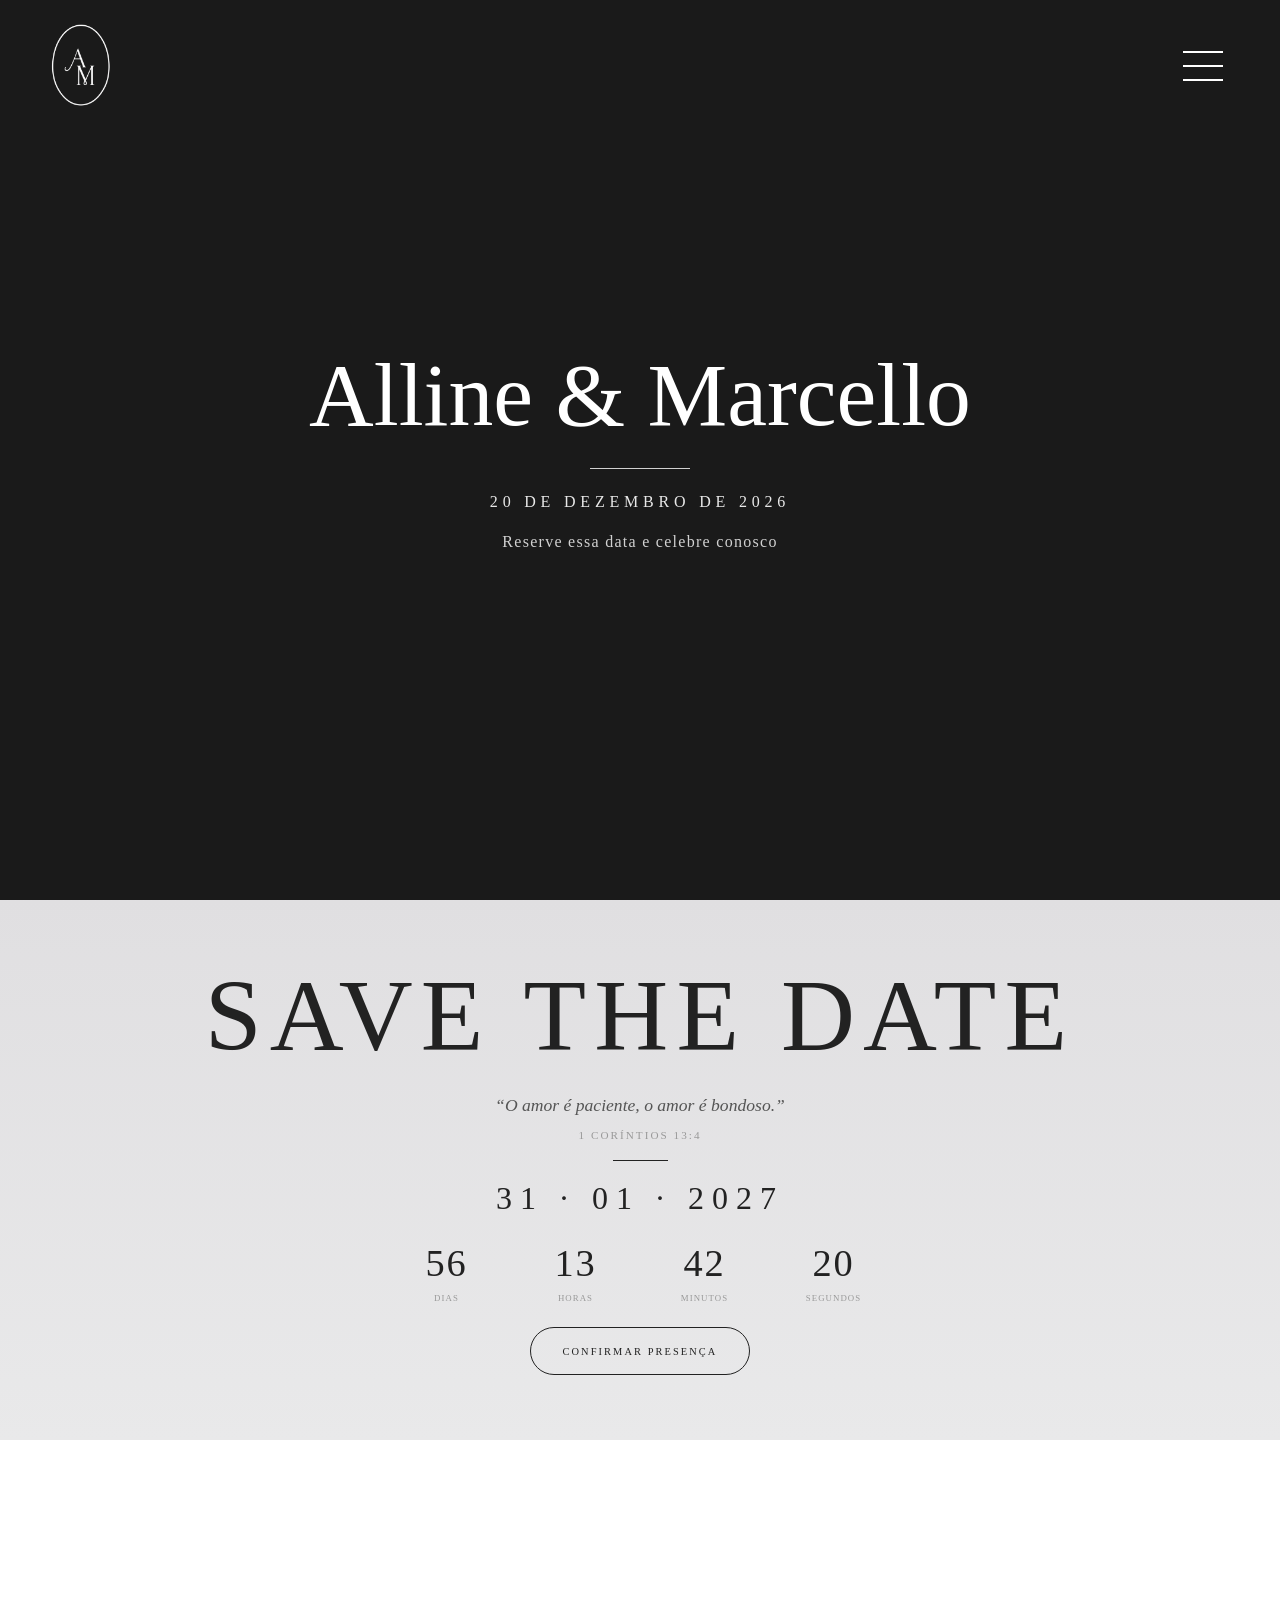
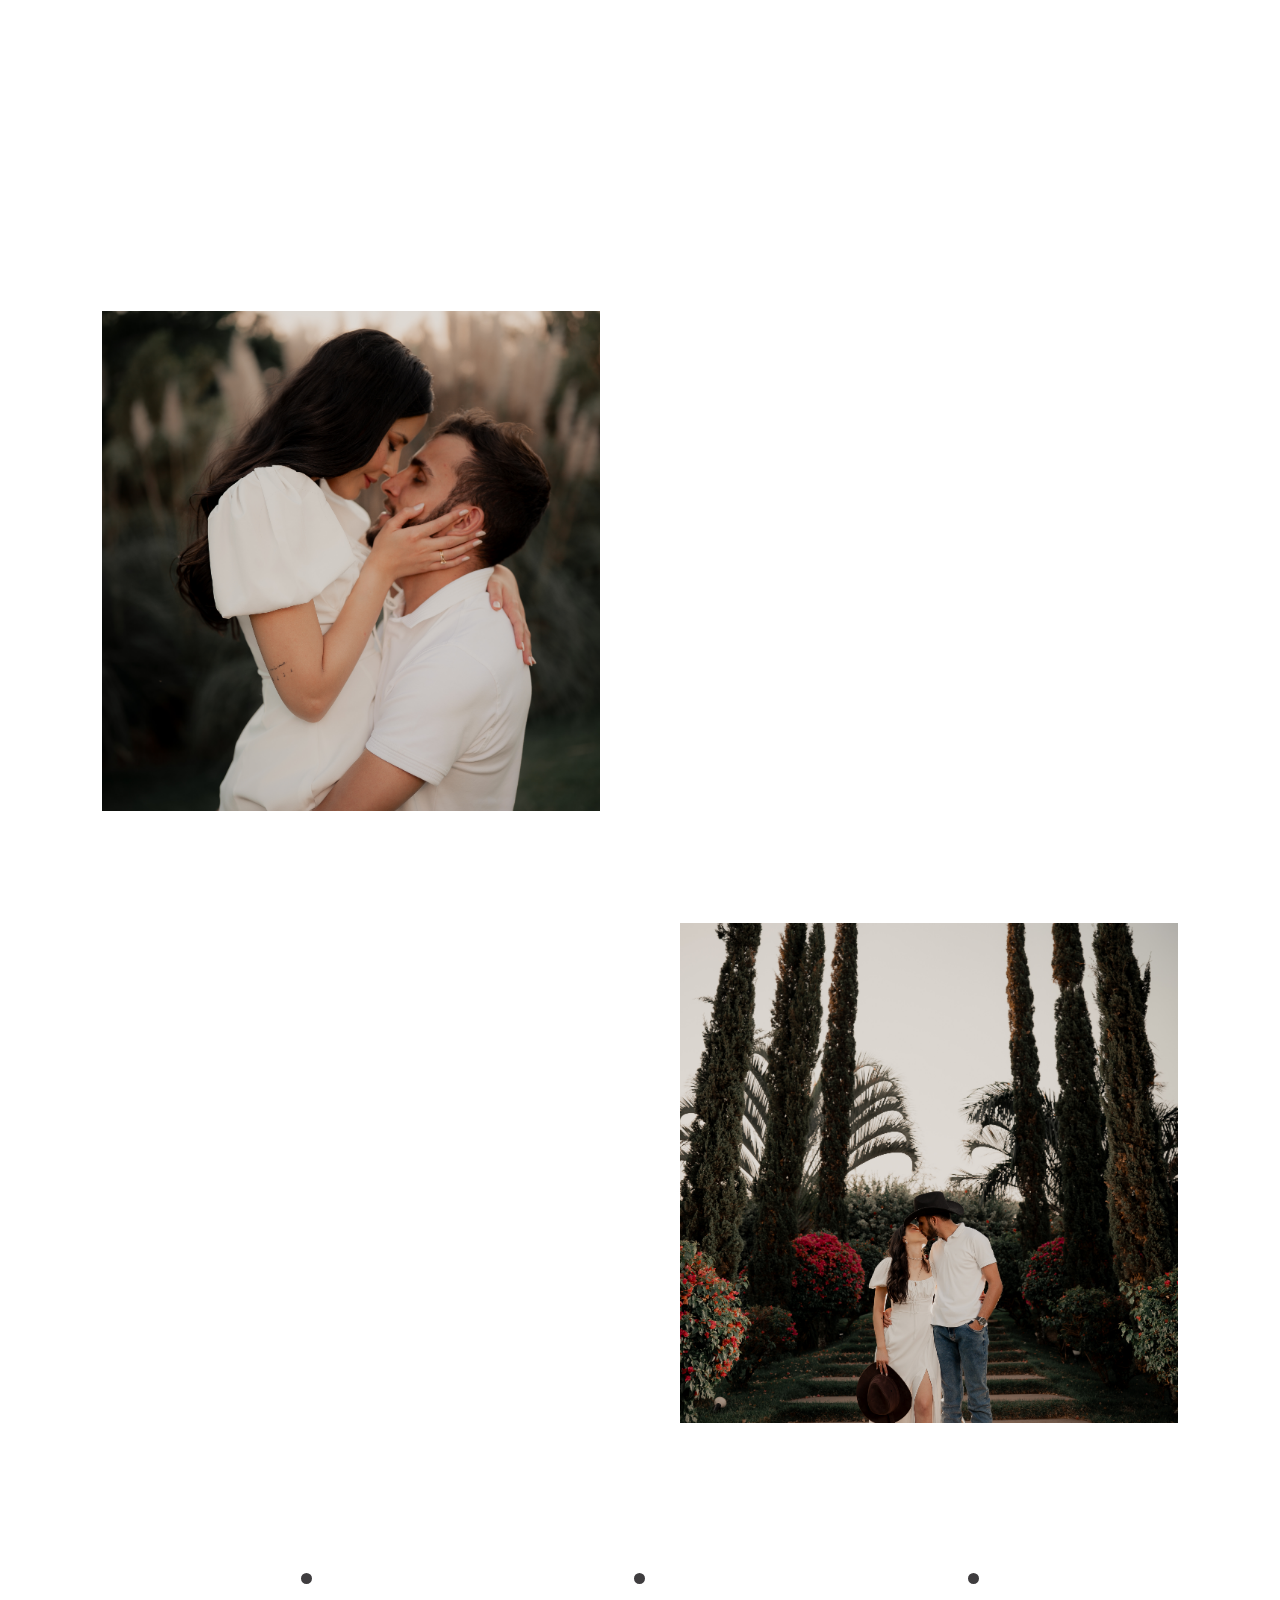
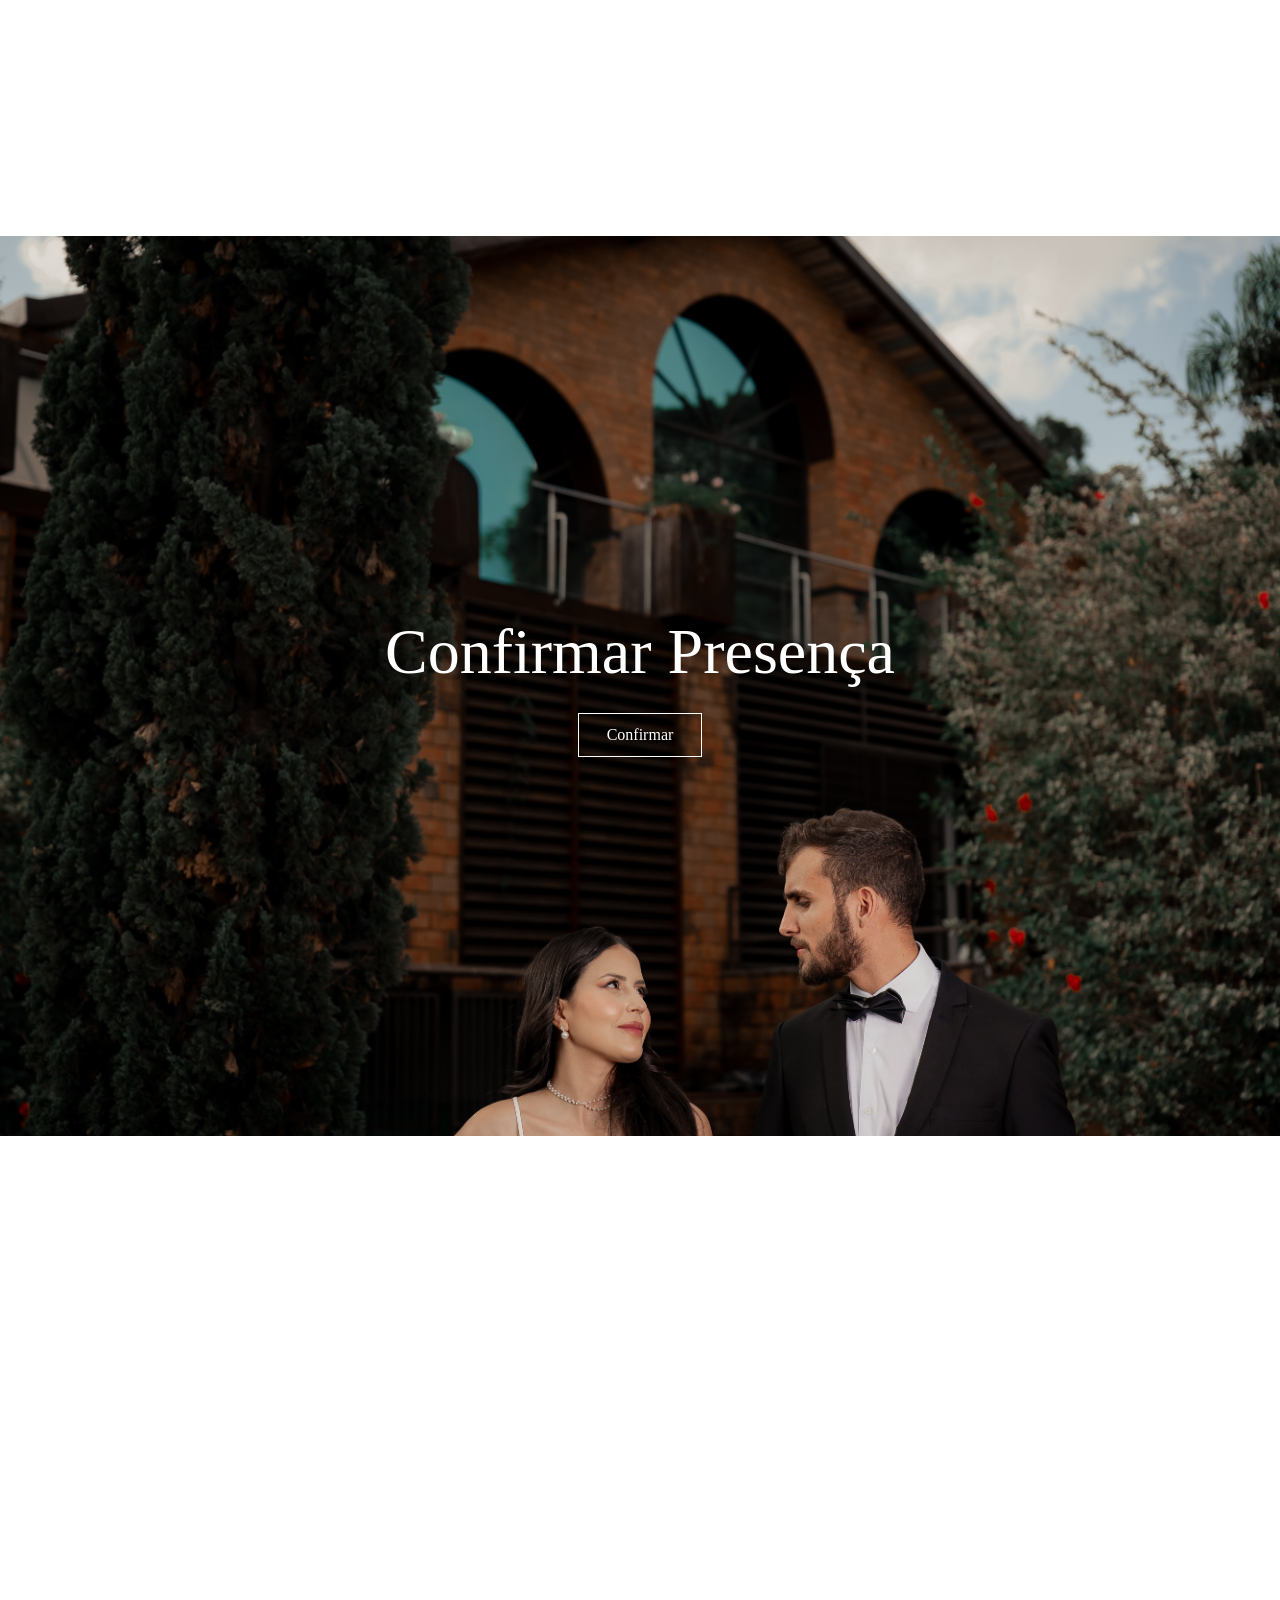
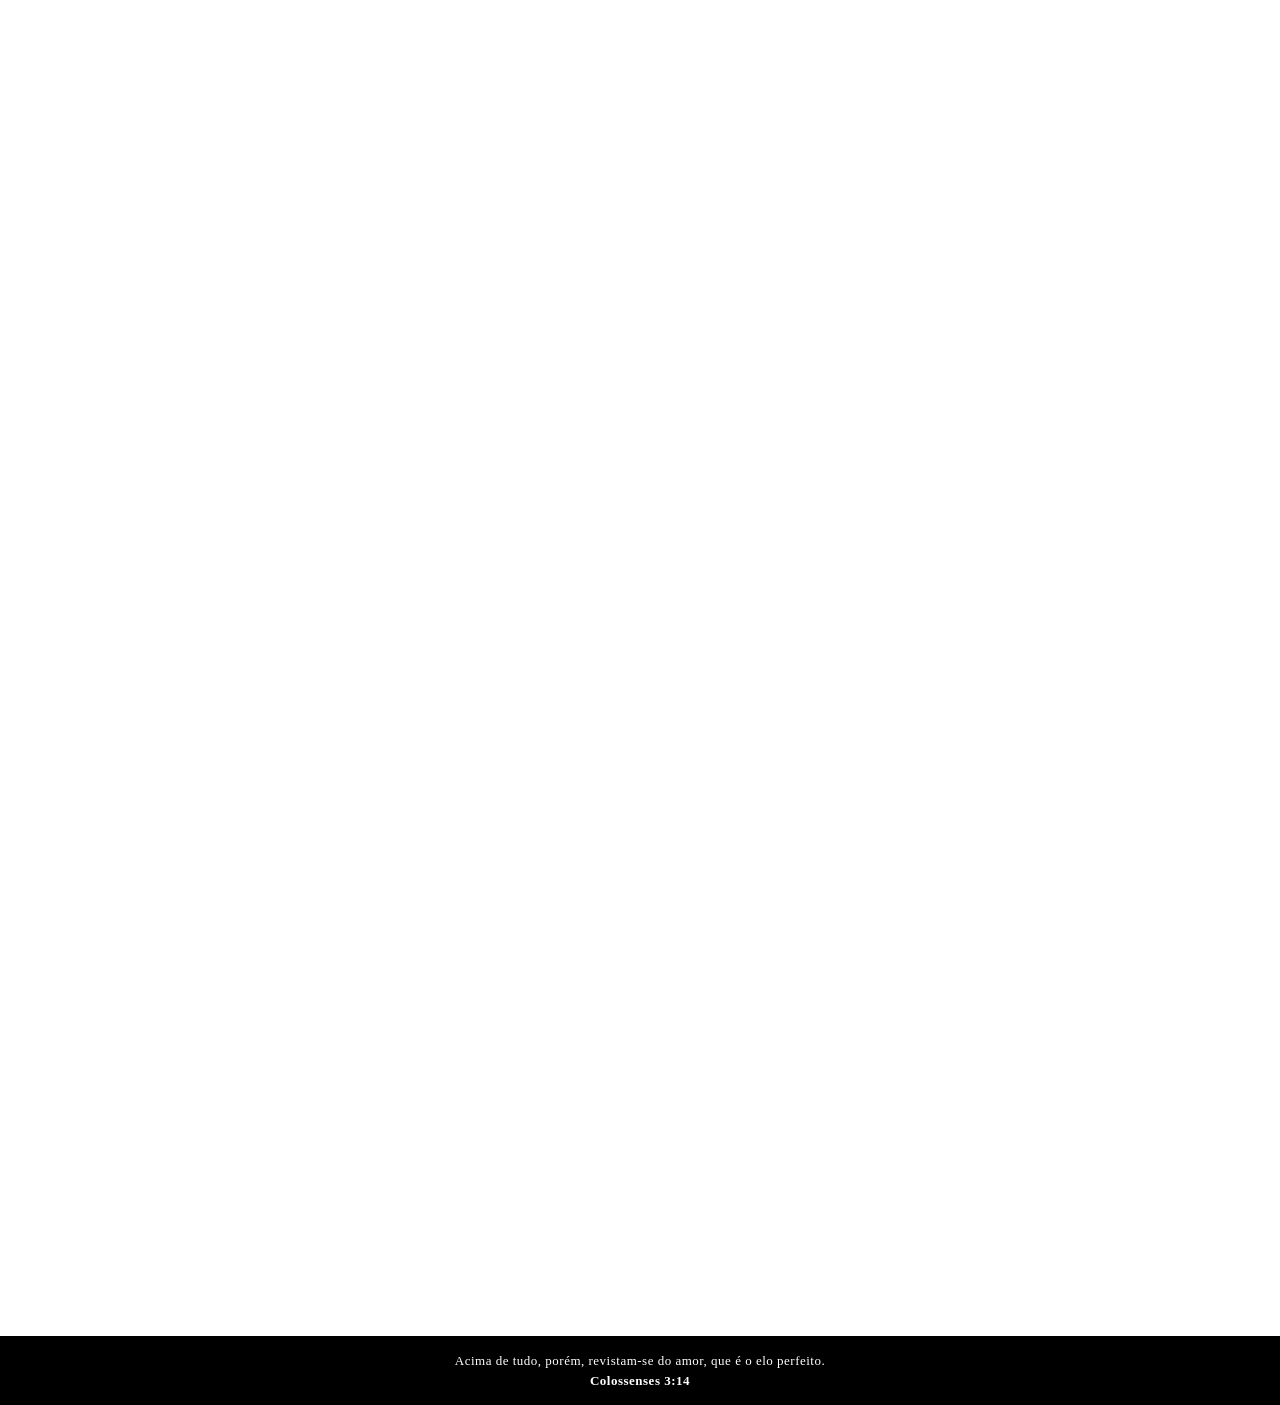
==== index.html @ 97f2c35a "Initial commit: site do casamento com admin, RSVP e PIX. Co-authored-by: Cursor <cursoragent@cursor." ====
<!DOCTYPE html>
<html lang="pt-BR">

<head>
    <meta charset="UTF-8">
    <meta name="viewport" content="width=device-width, initial-scale=1.0">
    <link rel="stylesheet" href="style.css">
    <link rel="preconnect" href="https://fonts.googleapis.com">
    <link rel="preconnect" href="https://fonts.gstatic.com" crossorigin>
    <link href="https://fonts.googleapis.com/css2?family=Monsieur+La+Doulaise&display=swap" rel="stylesheet">
    <title>Alline e Marcello</title>

</head>

<body>

    <div class="background">

        <video class="background-video" autoplay muted loop playsinline preload="auto">
            <source src="img/Alline e Marcelo_VIDEO.mp4" type="video/mp4">
        </video>
    </div>



    <nav class="navbar">
        <div class="navbar-logo"><img src="img/LOGO AM.png" alt="Logo"></div>
        <button class="menu-button" id="menuButton" aria-label="Abrir menu">
            <span></span>
            <span></span>
            <span></span>
        </button>
    </nav>


    <div class="menu-overlay" id="menuOverlay">
        <nav class="menu-sections">
            <a href="index.html">Início</a>
            <a href="confirmação.html">Confirme Presença</a>
            <a href="Instruções.html">Dicas e instruções</a>
            <a href="presentes.html">Presentes</a>
        </nav>
    </div>
    </div>
    <section class="home">
        <div class="home-content">
            <h1>Alline & Marcello</h1>
            <span class="home-line"></span>
            <p>20 DE DEZEMBRO DE 2026</p>
            <span class="home-phrase"> Reserve essa data e celebre conosco </span>
        </div>

    </section>
    <section id="sobre" class="section-sobre">

        <div class="save-date-content">

            <h2>SAVE THE DATE</h2>

            <p class="save-date-verse">
                “O amor é paciente, o amor é bondoso.”
            </p>

            <span class="verse-reference">
                1 Coríntios 13:4
            </span>

            <span class="save-date-line"></span>

            <p class="wedding-date">
                31 · 01 · 2027
            </p>

            <div class="countdown">
                <div class="countdown-item">
                    <span id="days">00</span>
                    <small>DIAS</small>
                </div>

                <div class="countdown-item">
                    <span id="hours">00</span>
                    <small>HORAS</small>
                </div>

                <div class="countdown-item">
                    <span id="minutes">00</span>
                    <small>MINUTOS</small>
                </div>

                <div class="countdown-item">
                    <span id="seconds">00</span>
                    <small>SEGUNDOS</small>
                </div>
            </div>

            <a href="confirmação.html" class="confirm-button">
                CONFIRMAR PRESENÇA
            </a>
        </div>
    </section>
    <section class="tempo-de-deus">


        <div class="tempo-header">
            <h2>O TEMPO DE DEUS</h2>
            <p>
                Tudo acontece no tempo certo, no momento que Deus preparou.
                E hoje podemos olhar para nossa história com gratidão,
                sabendo que cada caminho nos trouxe até aqui.
            </p>
        </div>

        <div class="tempo-bloco">
            <div class="tempo-foto">
                <img src="img/AM 1.jpeg" alt="Alline e Marcello">
            </div>

            <div class="tempo-texto">
                <h3>Onde Tudo Começou</h3>
                <p>
                    Tudo começou em um 1º de janeiro, quando um olhar deu início a uma história que Deus já conhecia.
                    Entre fases, aprendizados e amadurecimento, nosso amor cresceu e se fortaleceu.
                </p>
            </div>
        </div>

        <div class="tempo-bloco invertido">
            <div class="tempo-foto">
                <img src="img/AM 2.jpeg" alt="Alline e Marcello">
            </div>

            <div class="tempo-texto">
                <h3>Um Futuro a Dois</h3>
                <p>
                    Hoje, temos a certeza de que queremos caminhar lado a lado, construir nossa família e viver os
                    sonhos que Deus tem para nós. Assim, damos mais um passo rumo ao tão sonhado “sim”, diante
                    d’Aquele que cruzou nos uniu em amor.
                </p>
            </div>
        </div>



        <div class="timeline">
            <div class="timeline-item">
                <span class="timeline-data">14.02.2024</span>
                <span class="timeline-ponto"></span>
                <h3>O primeiro encontro</h3>
            </div>

            <div class="timeline-item">
                <span class="timeline-data">22.06.2025</span>
                <span class="timeline-ponto"></span>
                <h3>O pedido</h3>
            </div>

            <div class="timeline-item">
                <span class="timeline-data">19.01.2027</span>
                <span class="timeline-ponto"></span>
                <h3>O nosso casamento</h3>
            </div>
        </div>
    </section>

    <section class="horizontal-section">
        <div class="horizontal-sticky">
            <div class="horizontal-track">

                <article class="horizontal-panel panel-1">
                    <div class="panel-content">
                        <h2>Confirmar Presença</h2>
                        <a href="confirmação.html" class="panel-button">Confirmar</a>
                    </div>
                </article>

                <article class="horizontal-panel panel-2">
                    <div class="panel-content">
                        <h2>Dicas e Instruções</h2>
                        <a href="instrucoes.html" class="panel-button">dicas e Instruções</a>
                    </div>
                </article>

                <article class="horizontal-panel panel-3">
                    <div class="panel-content">
                        <h2>Escolha um Presente</h2>
                        <a href="presentes.html" class="panel-button">Ver Presentes</a>
                    </div>
                </article>

            </div>
        </div>
    </section>



    <script>

        const menuButton = document.getElementById("menuButton");
        const menuOverlay = document.getElementById("menuOverlay");

        menuButton.addEventListener("click", () => {

            menuButton.classList.toggle("active");
            menuOverlay.classList.toggle("active");

        });




        const weddingDate = new Date("2027-01-31T16:00:00-03:00").getTime();

        function updateCountdown() {

            const now = new Date().getTime();

            const distance = weddingDate - now;

            if (distance <= 0) {
                document.getElementById("days").textContent = "00";
                document.getElementById("hours").textContent = "00";
                document.getElementById("minutes").textContent = "00";
                document.getElementById("seconds").textContent = "00";

                return;
            }

            const days = Math.floor(
                distance / (1000 * 60 * 60 * 24)
            );

            const hours = Math.floor(
                (distance % (1000 * 60 * 60 * 24)) /
                (1000 * 60 * 60)
            );

            const minutes = Math.floor(
                (distance % (1000 * 60 * 60)) /
                (1000 * 60)
            );

            const seconds = Math.floor(
                (distance % (1000 * 60)) /
                1000
            );

            document.getElementById("days").textContent =
                String(days).padStart(2, "0");

            document.getElementById("hours").textContent =
                String(hours).padStart(2, "0");

            document.getElementById("minutes").textContent =
                String(minutes).padStart(2, "0");

            document.getElementById("seconds").textContent =
                String(seconds).padStart(2, "0");
        }

        updateCountdown();

        setInterval(updateCountdown, 1000);













        const horizontalSection = document.querySelector(".horizontal-section");
        const horizontalTrack = document.querySelector(".horizontal-track");

        function updateHorizontalScroll() {
            const sectionTop =
                horizontalSection.getBoundingClientRect().top + window.scrollY;

            const scrollDistance =
                horizontalSection.offsetHeight - window.innerHeight;

            const progress = Math.max(
                0,
                Math.min(
                    1,
                    (window.scrollY - sectionTop) / scrollDistance
                )
            );

            const horizontalDistance =
                horizontalTrack.scrollWidth - window.innerWidth;

            horizontalTrack.style.transform =
                `translate3d(${-progress * horizontalDistance}px, 0, 0)`;
        }

        window.addEventListener("scroll", updateHorizontalScroll, {
            passive: true
        });

        window.addEventListener("resize", updateHorizontalScroll);

        updateHorizontalScroll();


    </script>
    <footer class="rodape">
        <p>Acima de tudo, porém, revistam-se do amor, que é o elo perfeito. <br> <strong>Colossenses 3:14</strong></p>
    </footer>
</body>


</html>
---- style.css ----
/* ========================================
   RESET
======================================== */

*,
*::before,
*::after {
    box-sizing: border-box;
    margin: 0;
    padding: 0;
}

html,
body {
    width: 100%;
    min-height: 100%;
}

body {
    min-height: 100vh;
    overflow-x: hidden;
    overflow-y: auto;
}


.background {
    position: fixed;
    inset: 0;
    width: 100%;
    height: 100%;
    z-index: -1;
    overflow: hidden;
    background: #1a1a1a;
}

.background-video {
    position: absolute;
    inset: 0;
    width: 100%;
    height: 100%;
    object-fit: cover;
    object-position: center center;
    display: block;
}
























.navbar {
    position: fixed;
    top: 0;
    left: 0;
    width: 100%;

    padding: clamp(1rem, 2vw, 1.5rem) clamp(1.25rem, 4vw, 4rem);

    display: flex;
    align-items: center;
    justify-content: space-between;

    z-index: 2000;

    background: transparent;
}

.navbar-logo {
    --logo-size: 180px;
    width: clamp(100px,
            12vw,
            var(--logo-size));
    display: flex;
    align-items: center;
    justify-content: flex-start;
    flex-shrink: 0;
    transform: translate(0px, 0px);
}

.navbar-logo img {
    width: 60px;
    height: auto;
    display: block;
    object-fit: contain;
}

/* ========================================
   BOTÃO HAMBURGER
======================================== */

.menu-button {
    width: clamp(42px, 4vw, 52px);
    height: clamp(42px, 4vw, 52px);
    padding: 0;
    display: flex;
    flex-direction: column;
    justify-content: center;
    align-items: center;
    gap: 12px;
    border: none;
    background: transparent;
    cursor: pointer;
    z-index: 30000;
}


.menu-button span {
    display: block;
    width: 40px;
    height: 2px;
    background: #fff;
    transition:
        transform 0.3s ease,
        opacity 0.3s ease;
}


/* ========================================
   MENU OVERLAY
======================================== */

.menu-overlay {
    position: fixed;

    inset: 0;

    width: 100%;
    height: 100dvh;

    display: flex;
    align-items: center;
    justify-content: center;

    background: rgba(0, 0, 0, 0.35);

    backdrop-filter: blur(18px);
    -webkit-backdrop-filter: blur(18px);

    opacity: 0;
    visibility: hidden;

    pointer-events: none;

    transition:
        opacity 0.35s ease,
        visibility 0.35s ease;

    z-index: 900;
}


/* ========================================
   MENU ABERTO
======================================== */

.menu-overlay.active {
    opacity: 1;
    visibility: visible;

    pointer-events: auto;
}


/* ========================================
   SEÇÕES
======================================== */

.menu-sections {
    display: flex;
    flex-direction: column;
    align-items: center;
    justify-content: center;
    gap: 1.5rem;
    text-align: center;
}

.menu-sections a {
    font-family: 'Cormorant Garamond', serif;
    font-size: 1rem;
    font-weight: 300;
    letter-spacing: 0.06em;
    line-height: 1.3;
    color: #fff;
    text-decoration: none;
    opacity: 1;
    transform: none;
    transition: none;
}

.menu-sections a:hover {
    font-family: 'Monsieur La Doulaise', cursive;
    transition: none;
    transform: none;
    opacity: 1;
}

@media (max-width: 600px) {
    .menu-sections {
        gap: 1.2rem;
    }

    .menu-sections a {
        font-size: 1.2rem;
    }
}

/* ========================================
   HAMBURGER → X
======================================== */

.menu-button.active span:nth-child(1) {
    transform: translateY(5px) rotate(45deg);
}

.menu-button.active span:nth-child(2) {
    opacity: 0;
}

.menu-button.active span:nth-child(3) {
    transform: translateY(-22px) rotate(-45deg);
}


/* ========================================
   MOBILE
======================================== */

@media (max-width: 600px) {

    .navbar {
        padding:
            1rem 1.25rem;
    }

.menu-sections a {
    font-size: clamp(1.9rem, 8vw, 1.9rem);
}
}




























.home {
    position: relative;
    width: 100%;
    min-height: 100svh;
    min-height: 100dvh;
    display: flex;
    align-items: center;
    justify-content: center;
    padding: 2rem;
}

.home-content {
    display: flex;
    flex-direction: column;
    align-items: center;
    text-align: center;
    color: #fff;
}

.home-content h1 {
    margin: 0;
    font-size: clamp(2.5rem, 7vw, 6rem);
    font-weight: 400;
    line-height: 1.1;
}

.home-line {
    width: clamp(50px, 8vw, 100px);
    height: 1px;
    margin: clamp(1rem, 2vw, 1.5rem) 0;
    background: rgba(255, 255, 255, 0.8);
}

.home-content p {
    margin: 0;
    font-size: clamp(0.75rem, 1.5vw, 1rem);
    font-weight: 400;
    letter-spacing: clamp(0.15em, 0.5vw, 0.3em);
    color: rgba(255, 255, 255, 0.9);
}


.home-phrase {
    margin-top: clamp(0.8rem, 1.5vw, 1.2rem);
    font-size: clamp(0.8rem, 1.5vw, 1rem);
    font-weight: 300;
    line-height: 1.5;
    letter-spacing: 0.08em;
    color: rgba(255, 255, 255, 0.8);
    text-align: center;
}









































































.section-sobre {
    width: 100%;
    height: auto;
    min-height: 60dvh;
    background: linear-gradient(to bottom,
            #e0dfe1 0%,
            #e9e9ea 100%);
    position: relative;
    display: flex;
    align-items: center;
    justify-content: center;
    padding: 3rem 2rem;
}

.save-date-content {
    width: 100%;
    max-width: 900px;
    display: flex;
    flex-direction: column;
    align-items: center;
    text-align: center;
    color: #222;
    gap: 0;
}



.save-date-content h2 {
    margin: 0;
    font-size: clamp(3rem, 8vw, 7rem);
    font-weight: 300;
    letter-spacing: 0.08em;
    line-height: 1;
    color: #222;
}



.save-date-verse {
    margin-top: 1.5rem;
    margin-bottom: 0.5rem;
    max-width: 500px;
    font-family: Georgia, serif;
    font-size: clamp(0.9rem, 1.5vw, 1.1rem);
    font-weight: 400;
    font-style: italic;
    line-height: 1.7;
    color: #555;
}

.verse-reference {
    font-size: 0.7rem;
    letter-spacing: 0.18em;
    text-transform: uppercase;
    color: #999;
}


/* LINHA */

.save-date-line {
    width: 55px;
    height: 1px;
    margin: 2.2rem 0;
    background: #222;
    margin: 1.2rem 0;
}


/* DATA */

.wedding-date {
    margin: 0;
    font-size: clamp(1.3rem, 2.5vw, 2rem);
    font-weight: 400;
    letter-spacing: 0.25em;
}



/* CONTAGEM */

.countdown {
    display: flex;
    align-items: center;
    justify-content: center;
    gap: clamp(1.5rem, 5vw, 4rem);
    margin-top: 1.5rem;
}

.countdown-item {
    display: flex;
    flex-direction: column;
    align-items: center;
    min-width: 65px;
}

.countdown-item span {
    font-size: clamp(1.7rem, 3vw, 2.5rem);
    font-weight: 300;
    letter-spacing: 0.05em;
}

.countdown-item small {
    margin-top: 0.5rem;
    font-size: 0.55rem;
    letter-spacing: 0.12em;
    color: #999;
}


/* BOTÃO */

.confirm-button {
    display: inline-flex;
    align-items: center;
    justify-content: center;
    margin-top: 1.5rem;
    border-radius: 30px;
    min-width: 210px;
    height: 48px;
    padding: 0 2rem;
    border: 1px solid #222;
    color: #222;
    text-decoration: none;
    font-size: 0.65rem;
    letter-spacing: 0.2em;
    transition:
        background 0.3s ease,
        color 0.3s ease;
}

.confirm-button:hover {
    background: #222;
    color: #fff;
}


/* MOBILE */

@media (max-width: 600px) {

    .section-sobre {
        min-height: 60dvh;
        height: auto;
        padding: 3rem 1.25rem;
        display: flex;
        align-items: center;
        justify-content: center;
    }

    .save-date-content h2 {
        font-size: clamp(2rem, 9vw, 3rem);
        line-height: 1.1;
    }

    .save-date-verse {
        margin-top: 1.25rem;
        font-size: 0.85rem;
        line-height: 1.5;
    }

    .save-date-line {
        margin: 1rem 0;
    }

    .wedding-date {
        font-size: clamp(1rem, 4vw, 1.4rem);
        letter-spacing: 0.15em;
    }

    .countdown {
        gap: clamp(0.5rem, 3vw, 1rem);
        margin-top: 1.5rem;
    }

    .countdown-item {
        min-width: 0;
        flex: 1;
    }

    .countdown-item span {
        font-size: clamp(1.2rem, 5vw, 1.5rem);
    }

    .countdown-item small {
        font-size: 0.45rem;
    }

    .confirm-button {
        min-width: 0;
        max-width: 100%;
        margin-top: 1.5rem;
        padding: 0 1.25rem;
        font-size: 0.6rem;
    }
}




































.tempo-de-deus {
    position: relative;
    z-index: 1;
    isolation: isolate;
    width: 100%;
    padding: 0.15rem 8% 8rem;
    color: #fff;
    background: rgba(255, 255, 255, 0.05);
    backdrop-filter: blur(10px);
    -webkit-backdrop-filter: blur(10px);
}


.tempo-header {
    max-width: 750px;
    margin: 0 auto 6rem;
    text-align: center;
    margin-top: 7rem;
}


.tempo-header h2 {
    font-family: 'Cormorant Garamond', serif;
    font-size: clamp(3rem, 6vw, 5rem);
    font-weight: 400;
    letter-spacing: 0.08em;
    margin: 0 0 1.5rem;
}

.tempo-header p {
    font-family: 'Montserrat', sans-serif;
    font-size: 1rem;
    line-height: 1.9;
    font-weight: 300;
    margin: 0;
}

.tempo-bloco {
    max-width: 1100px;
    margin: 0 auto 7rem;
    display: grid;
    grid-template-columns: 1fr 1fr;
    align-items: center;
    gap: 5rem;
}

.tempo-bloco.invertido {
    grid-template-areas: "texto foto";
}

.tempo-bloco.invertido .tempo-foto {
    grid-area: foto;
}

.tempo-bloco.invertido .tempo-texto {
    grid-area: texto;
}

.tempo-foto {
    width: 100%;
}

.tempo-foto img {
    display: block;
    width: 100%;
    height: 500px;
    object-fit: cover;
}

.tempo-texto {
    padding: 2rem;
}

.tempo-texto h3 {
    font-family: 'Cormorant Garamond', serif;
    font-size: 2.4rem;
    font-weight: 400;
    margin: 0 0 1.5rem;
}

.tempo-texto p {
    font-family: 'Montserrat', sans-serif;
    font-size: 0.95rem;
    line-height: 2;
    font-weight: 300;
    margin: 0;
}

@media (max-width: 768px) {

    .section-sobre {
        min-height: 60dvh;
        height: auto;
        padding: 3rem 1.25rem;
        display: flex;
        align-items: center;
        justify-content: center;
    }

    .save-date-content h2 {
        font-size: clamp(2rem, 9vw, 3rem);
        line-height: 1.1;
    }

    .save-date-verse {
        margin-top: 1.25rem;
        font-size: 0.85rem;
        line-height: 1.5;
    }

    .save-date-line {
        margin: 1rem 0;
    }

    .wedding-date {
        font-size: clamp(1rem, 4vw, 1.4rem);
        letter-spacing: 0.15em;
    }

    .countdown {
        gap: clamp(0.5rem, 3vw, 1rem);
        margin-top: 1.5rem;
    }

    .countdown-item {
        min-width: 0;
        flex: 1;
    }

    .countdown-item span {
        font-size: clamp(1.2rem, 5vw, 1.5rem);
    }

    .countdown-item small {
        font-size: 0.45rem;
    }

    .confirm-button {
        min-width: 0;
        max-width: 100%;
        margin-top: 1.5rem;
        padding: 0 1.25rem;
        font-size: 0.6rem;
    }

    .tempo-bloco {
        grid-template-columns: 1fr 1fr;
        gap: 1rem;
        margin-bottom: 4rem;
    }

    .tempo-bloco.invertido {
        grid-template-areas: "texto foto";
    }

    .tempo-foto img {
        height: 300px;
    }

    .tempo-texto {
        padding: 0.5rem;
    }

    .tempo-texto h3 {
        font-size: 1.7rem;
    }

    .tempo-texto p {
        font-size: 0.8rem;
        line-height: 1.6;
    }
}










.timeline {
    position: relative;
    display: flex;
    justify-content: space-between;
    width: 100%;
    max-width: 1000px;
    margin: 5rem auto;
}

.timeline::before {
    content: "";
    position: absolute;
    top: 43px;
    left: 0;
    width: 100%;
    height: 1px;
    background: rgba(255, 255, 255, 0.7);
}

.timeline-item {
    position: relative;
    z-index: 1;
    width: 33.333%;
    display: flex;
    flex-direction: column;
    align-items: center;
    color: #fff;
    text-align: center;
}

.timeline-data {
    display: block;
    margin-bottom: 1.2rem;
    font-size: 0.9rem;
}

.timeline-ponto {
    display: block;
    width: 15px;
    height: 15px;
    flex-shrink: 0;
    border: 2px solid #fff;
    border-radius: 50%;
    background: #3f3d3f;
    margin-bottom: 1.5rem;
}

.timeline-item h3 {
    margin: 0;
    font-size: 1rem;
    font-weight: 400;
}

@media (max-width: 600px) {
    .timeline-data {
        font-size: 0.7rem;
    }

    .timeline-item h3 {
        font-size: 0.75rem;
    }
}

@media (max-width: 600px) {
    .timeline::before {
        top: 38px;
    }
}






























/* SEÇÃO DE ROLAGEM HORIZONTAL */
.horizontal-section {
    position: relative;
    width: 100%;
    height: 300vh;
    margin: 0;
    padding: 0;
}

.horizontal-sticky {
    position: sticky;
    top: 0;
    width: 100%;
    height: 100vh;
    height: 100dvh;
    overflow: hidden;
}

.horizontal-track {
    display: flex;
    width: 300%;
    height: 100%;
    transform: translateX(0);
    will-change: transform;
}

.horizontal-panel {
    position: relative;
    flex: 0 0 33.333333%;
    width: 33.333333%;
    height: 100%;
    min-width: 0;
    box-sizing: border-box;

    display: flex;
    align-items: center;
    justify-content: center;

    background-size: cover;
    background-position: center;
    background-repeat: no-repeat;
}

/* TROQUE PELOS CAMINHOS DAS SUAS IMAGENS */
.panel-1 {
    background-image: url("img/IMG_6072.JPG.jpeg");
}

.panel-2 {
    background-image: url("img/IMG_6075.JPG.jpeg");
}

.panel-3 {
    background-image: url("img/IMG_6078.JPG.jpeg");
}

/* TÍTULO E BOTÃO */
.panel-content {
    display: flex;
    flex-direction: column;
    align-items: center;
    gap: 24px;
    width: 100%;
    padding: 24px;
    box-sizing: border-box;
    text-align: center;
    color: white;
}

.panel-content h2 {
    margin: 0;
    font-size: clamp(2rem, 5vw, 4.5rem);
    font-weight: 400;
}

.panel-button {
    display: inline-block;
    padding: 12px 28px;
    border: 1px solid white;
    color: white;
    text-decoration: none;
}

/* PRÓXIMA SEÇÃO NORMAL */
.next-section {
    position: relative;
    width: 100%;
    min-height: 100vh;
    box-sizing: border-box;
}

/* CELULAR */
@media (max-width: 600px) {
    .panel-content h2 {
        font-size: clamp(1.8rem, 8vw, 2.5rem);
    }
}





















.rodape {
    position: relative;
    z-index: 2;
    width: 100%;
    min-height: 45px;
    padding: 15px;
    background: #000;
    color: #fff;
    display: flex;
    align-items: center;
    justify-content: center;
    text-align: center;
}

.rodape p {
    margin: 0;
    color: #fff;
    font-size: clamp(10px, 1.2vw, 13px);
    letter-spacing: 0.5px;
    line-height: 1.5;
}
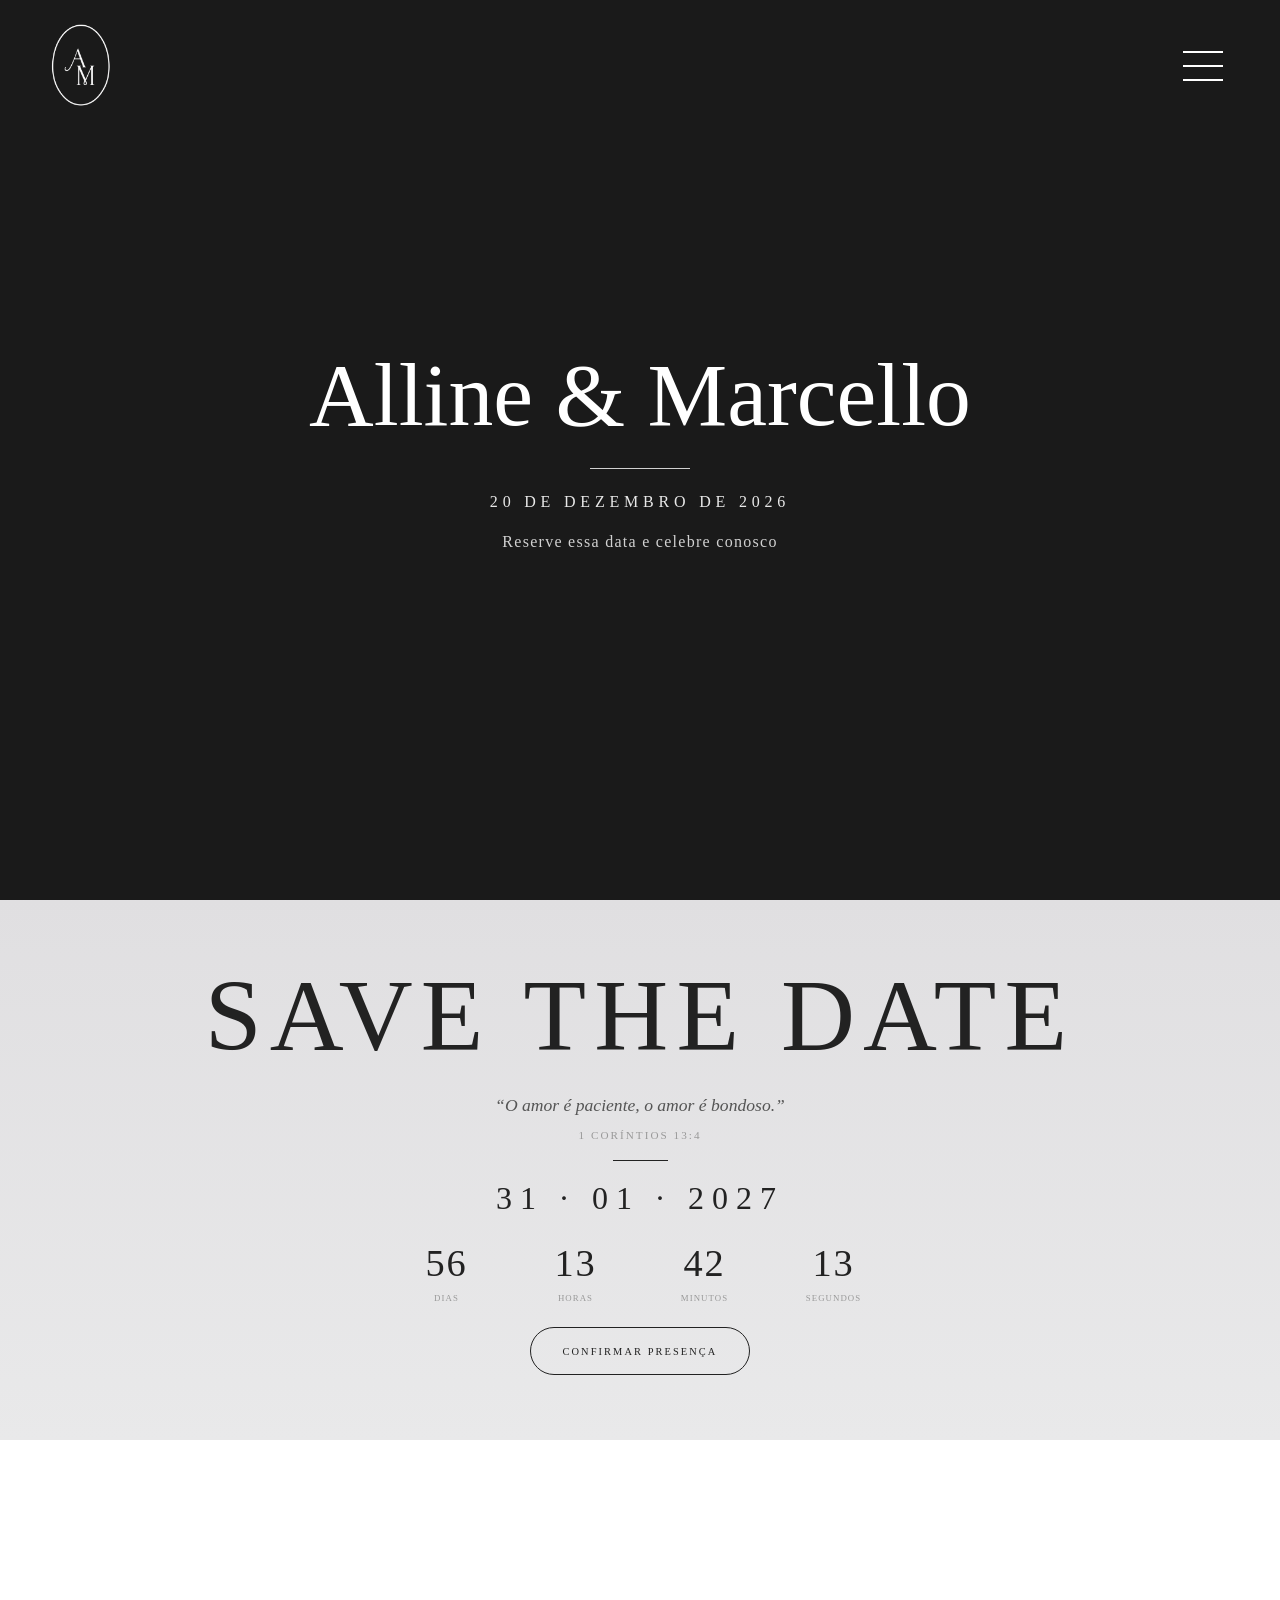
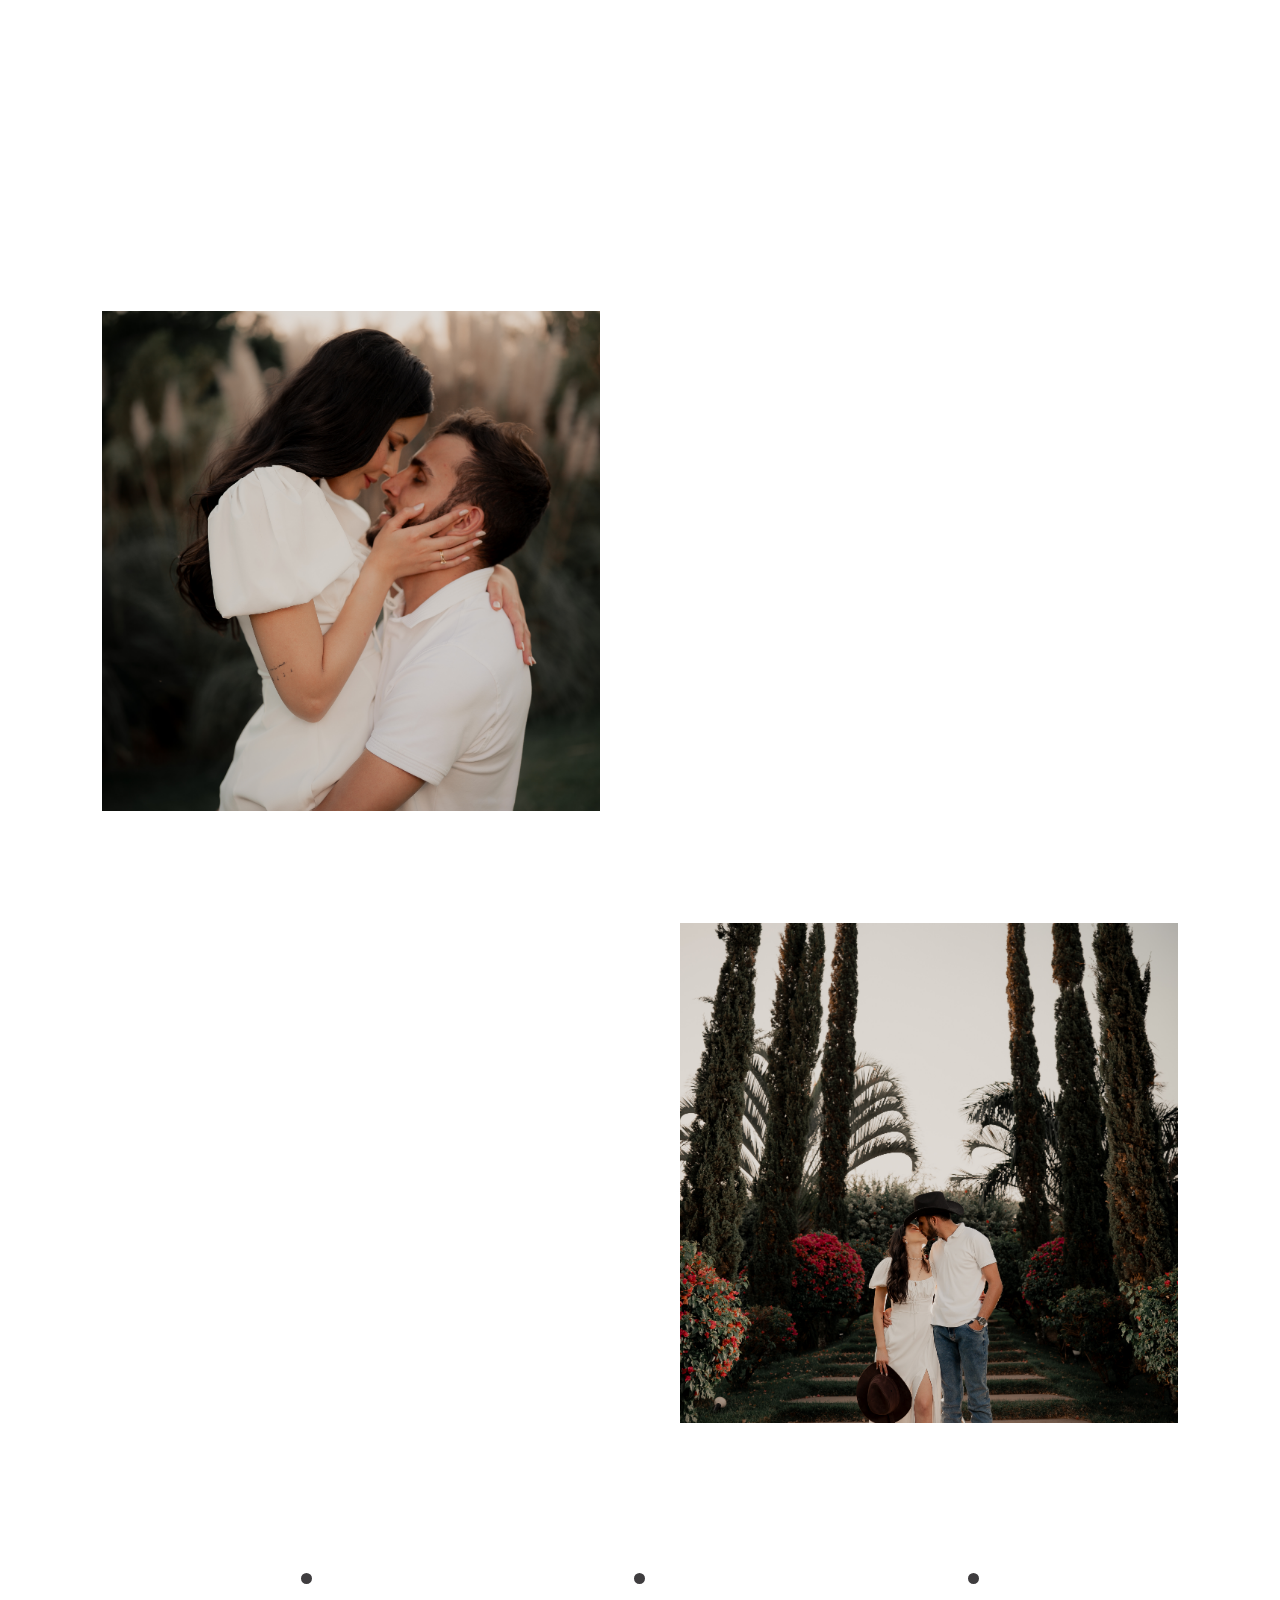
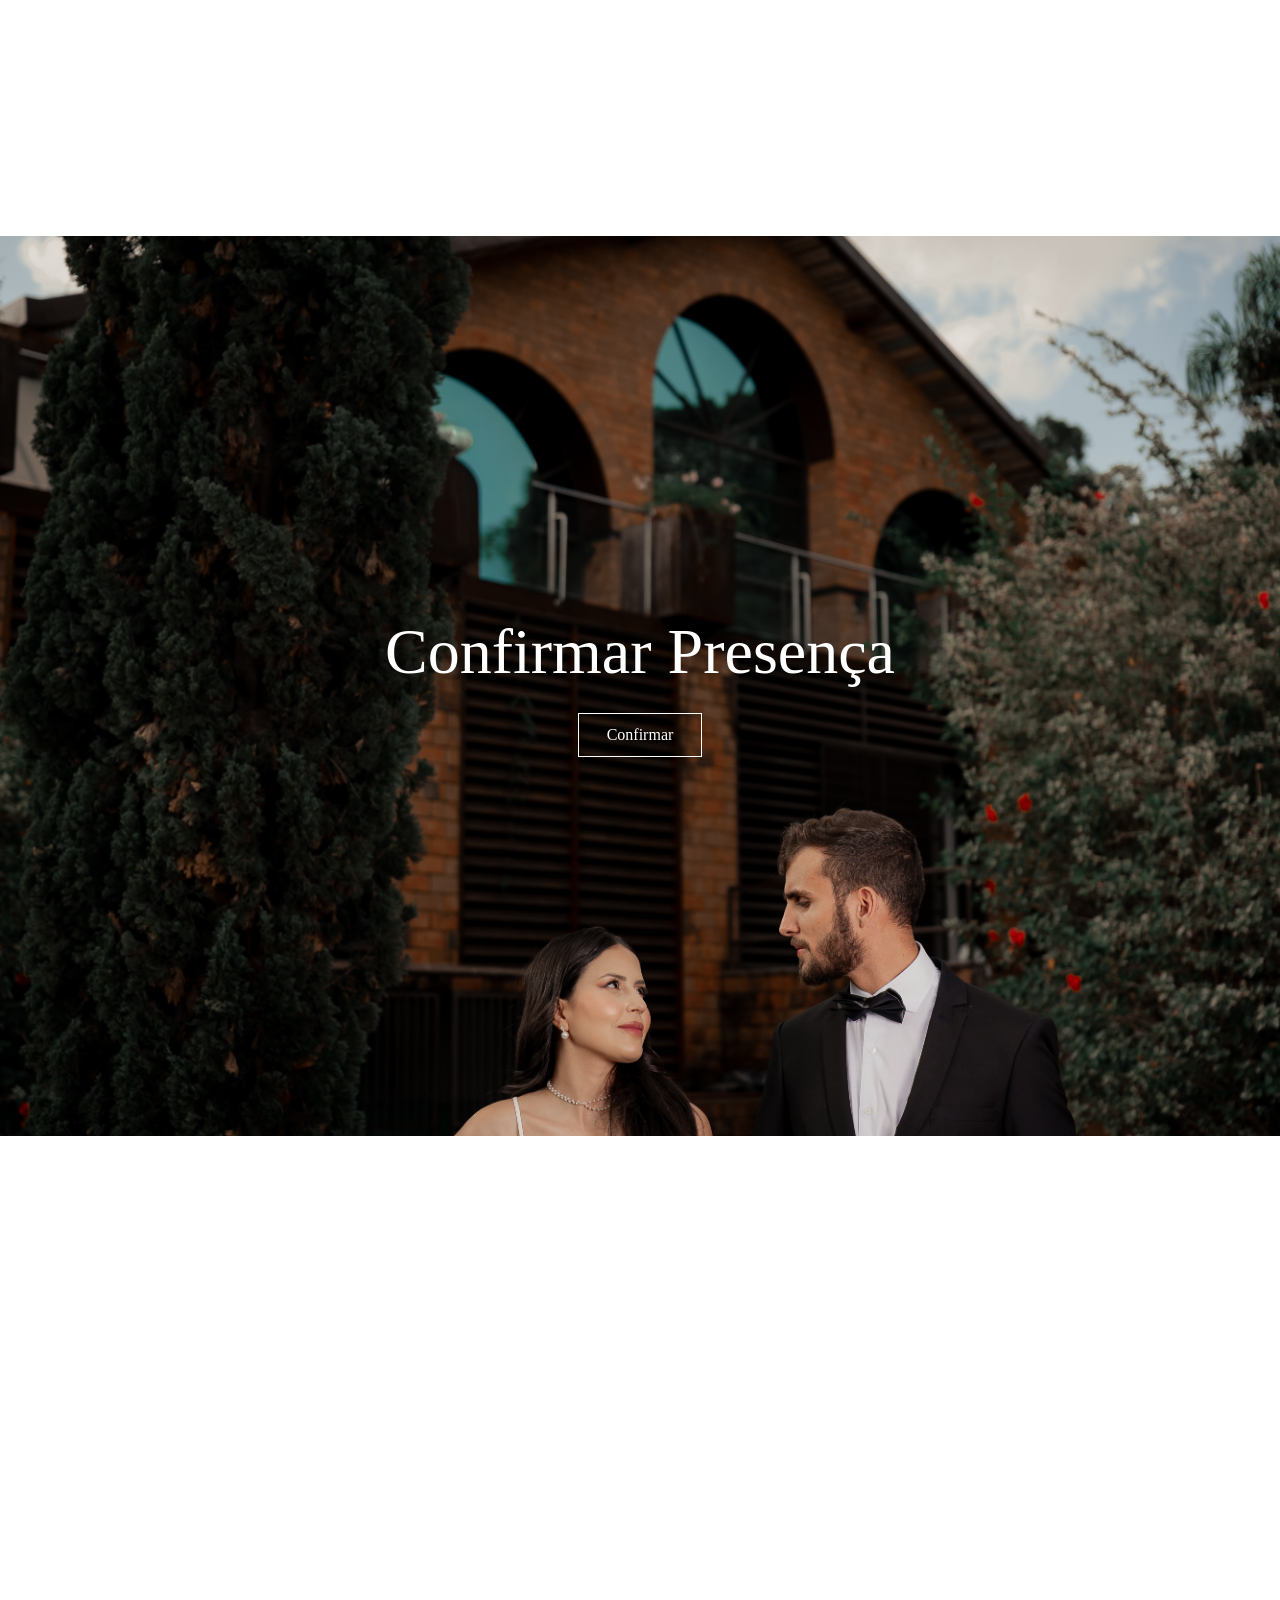
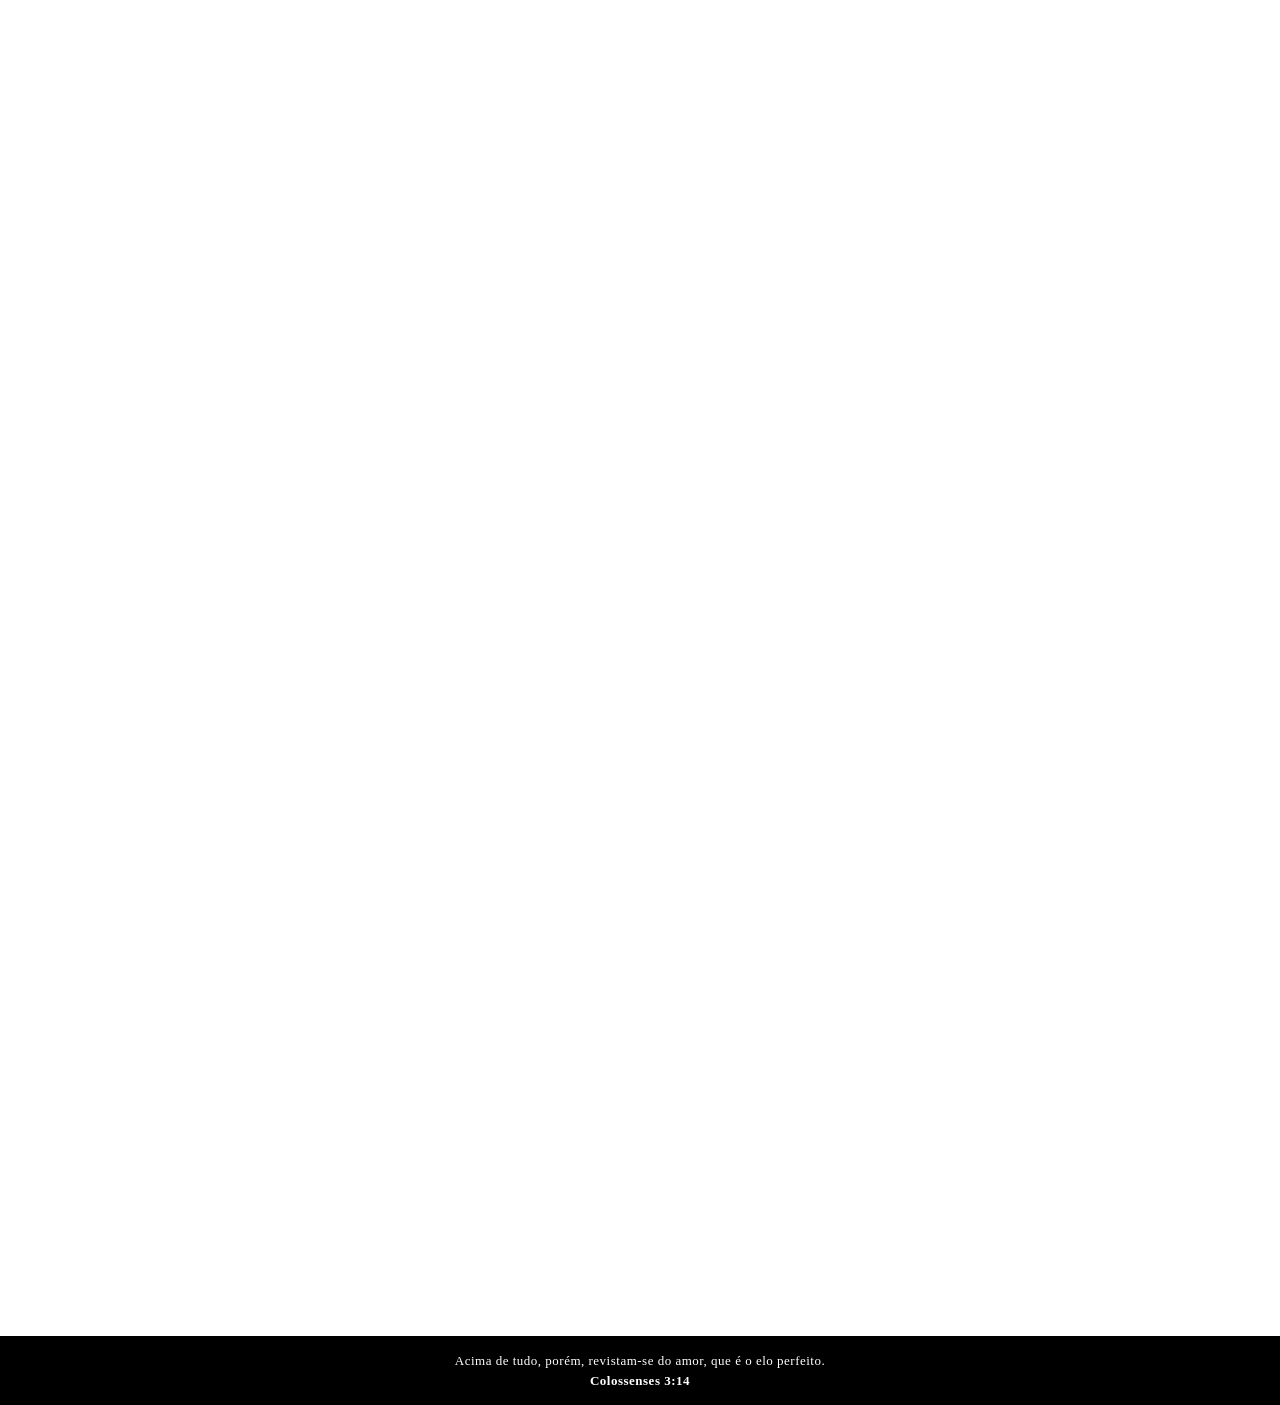
==== commit 8a1841cb: "fbv" ====
--- a/index.html
+++ b/index.html
@@ -1,317 +1,326 @@
-<!DOCTYPE html>
-<html lang="pt-BR">
-
-<head>
-    <meta charset="UTF-8">
-    <meta name="viewport" content="width=device-width, initial-scale=1.0">
-    <link rel="stylesheet" href="style.css">
-    <link rel="preconnect" href="https://fonts.googleapis.com">
-    <link rel="preconnect" href="https://fonts.gstatic.com" crossorigin>
-    <link href="https://fonts.googleapis.com/css2?family=Monsieur+La+Doulaise&display=swap" rel="stylesheet">
-    <title>Alline e Marcello</title>
-
-</head>
-
-<body>
-
-    <div class="background">
-
-        <video class="background-video" autoplay muted loop playsinline preload="auto">
-            <source src="img/Alline e Marcelo_VIDEO.mp4" type="video/mp4">
-        </video>
-    </div>
-
-
-
-    <nav class="navbar">
-        <div class="navbar-logo"><img src="img/LOGO AM.png" alt="Logo"></div>
-        <button class="menu-button" id="menuButton" aria-label="Abrir menu">
-            <span></span>
-            <span></span>
-            <span></span>
-        </button>
-    </nav>
-
-
-    <div class="menu-overlay" id="menuOverlay">
-        <nav class="menu-sections">
-            <a href="index.html">Início</a>
-            <a href="confirmação.html">Confirme Presença</a>
-            <a href="Instruções.html">Dicas e instruções</a>
-            <a href="presentes.html">Presentes</a>
-        </nav>
-    </div>
-    </div>
-    <section class="home">
-        <div class="home-content">
-            <h1>Alline & Marcello</h1>
-            <span class="home-line"></span>
-            <p>20 DE DEZEMBRO DE 2026</p>
-            <span class="home-phrase"> Reserve essa data e celebre conosco </span>
-        </div>
-
-    </section>
-    <section id="sobre" class="section-sobre">
-
-        <div class="save-date-content">
-
-            <h2>SAVE THE DATE</h2>
-
-            <p class="save-date-verse">
-                “O amor é paciente, o amor é bondoso.”
-            </p>
-
-            <span class="verse-reference">
-                1 Coríntios 13:4
-            </span>
-
-            <span class="save-date-line"></span>
-
-            <p class="wedding-date">
-                31 · 01 · 2027
-            </p>
-
-            <div class="countdown">
-                <div class="countdown-item">
-                    <span id="days">00</span>
-                    <small>DIAS</small>
-                </div>
-
-                <div class="countdown-item">
-                    <span id="hours">00</span>
-                    <small>HORAS</small>
-                </div>
-
-                <div class="countdown-item">
-                    <span id="minutes">00</span>
-                    <small>MINUTOS</small>
-                </div>
-
-                <div class="countdown-item">
-                    <span id="seconds">00</span>
-                    <small>SEGUNDOS</small>
-                </div>
-            </div>
-
-            <a href="confirmação.html" class="confirm-button">
-                CONFIRMAR PRESENÇA
-            </a>
-        </div>
-    </section>
-    <section class="tempo-de-deus">
-
-
-        <div class="tempo-header">
-            <h2>O TEMPO DE DEUS</h2>
-            <p>
-                Tudo acontece no tempo certo, no momento que Deus preparou.
-                E hoje podemos olhar para nossa história com gratidão,
-                sabendo que cada caminho nos trouxe até aqui.
-            </p>
-        </div>
-
-        <div class="tempo-bloco">
-            <div class="tempo-foto">
-                <img src="img/AM 1.jpeg" alt="Alline e Marcello">
-            </div>
-
-            <div class="tempo-texto">
-                <h3>Onde Tudo Começou</h3>
-                <p>
-                    Tudo começou em um 1º de janeiro, quando um olhar deu início a uma história que Deus já conhecia.
-                    Entre fases, aprendizados e amadurecimento, nosso amor cresceu e se fortaleceu.
-                </p>
-            </div>
-        </div>
-
-        <div class="tempo-bloco invertido">
-            <div class="tempo-foto">
-                <img src="img/AM 2.jpeg" alt="Alline e Marcello">
-            </div>
-
-            <div class="tempo-texto">
-                <h3>Um Futuro a Dois</h3>
-                <p>
-                    Hoje, temos a certeza de que queremos caminhar lado a lado, construir nossa família e viver os
-                    sonhos que Deus tem para nós. Assim, damos mais um passo rumo ao tão sonhado “sim”, diante
-                    d’Aquele que cruzou nos uniu em amor.
-                </p>
-            </div>
-        </div>
-
-
-
-        <div class="timeline">
-            <div class="timeline-item">
-                <span class="timeline-data">14.02.2024</span>
-                <span class="timeline-ponto"></span>
-                <h3>O primeiro encontro</h3>
-            </div>
-
-            <div class="timeline-item">
-                <span class="timeline-data">22.06.2025</span>
-                <span class="timeline-ponto"></span>
-                <h3>O pedido</h3>
-            </div>
-
-            <div class="timeline-item">
-                <span class="timeline-data">19.01.2027</span>
-                <span class="timeline-ponto"></span>
-                <h3>O nosso casamento</h3>
-            </div>
-        </div>
-    </section>
-
-    <section class="horizontal-section">
-        <div class="horizontal-sticky">
-            <div class="horizontal-track">
-
-                <article class="horizontal-panel panel-1">
-                    <div class="panel-content">
-                        <h2>Confirmar Presença</h2>
-                        <a href="confirmação.html" class="panel-button">Confirmar</a>
-                    </div>
-                </article>
-
-                <article class="horizontal-panel panel-2">
-                    <div class="panel-content">
-                        <h2>Dicas e Instruções</h2>
-                        <a href="instrucoes.html" class="panel-button">dicas e Instruções</a>
-                    </div>
-                </article>
-
-                <article class="horizontal-panel panel-3">
-                    <div class="panel-content">
-                        <h2>Escolha um Presente</h2>
-                        <a href="presentes.html" class="panel-button">Ver Presentes</a>
-                    </div>
-                </article>
-
-            </div>
-        </div>
-    </section>
-
-
-
-    <script>
-
-        const menuButton = document.getElementById("menuButton");
-        const menuOverlay = document.getElementById("menuOverlay");
-
-        menuButton.addEventListener("click", () => {
-
-            menuButton.classList.toggle("active");
-            menuOverlay.classList.toggle("active");
-
-        });
-
-
-
-
-        const weddingDate = new Date("2027-01-31T16:00:00-03:00").getTime();
-
-        function updateCountdown() {
-
-            const now = new Date().getTime();
-
-            const distance = weddingDate - now;
-
-            if (distance <= 0) {
-                document.getElementById("days").textContent = "00";
-                document.getElementById("hours").textContent = "00";
-                document.getElementById("minutes").textContent = "00";
-                document.getElementById("seconds").textContent = "00";
-
-                return;
-            }
-
-            const days = Math.floor(
-                distance / (1000 * 60 * 60 * 24)
-            );
-
-            const hours = Math.floor(
-                (distance % (1000 * 60 * 60 * 24)) /
-                (1000 * 60 * 60)
-            );
-
-            const minutes = Math.floor(
-                (distance % (1000 * 60 * 60)) /
-                (1000 * 60)
-            );
-
-            const seconds = Math.floor(
-                (distance % (1000 * 60)) /
-                1000
-            );
-
-            document.getElementById("days").textContent =
-                String(days).padStart(2, "0");
-
-            document.getElementById("hours").textContent =
-                String(hours).padStart(2, "0");
-
-            document.getElementById("minutes").textContent =
-                String(minutes).padStart(2, "0");
-
-            document.getElementById("seconds").textContent =
-                String(seconds).padStart(2, "0");
-        }
-
-        updateCountdown();
-
-        setInterval(updateCountdown, 1000);
-
-
-
-
-
-
-
-
-
-
-
-
-
-        const horizontalSection = document.querySelector(".horizontal-section");
-        const horizontalTrack = document.querySelector(".horizontal-track");
-
-        function updateHorizontalScroll() {
-            const sectionTop =
-                horizontalSection.getBoundingClientRect().top + window.scrollY;
-
-            const scrollDistance =
-                horizontalSection.offsetHeight - window.innerHeight;
-
-            const progress = Math.max(
-                0,
-                Math.min(
-                    1,
-                    (window.scrollY - sectionTop) / scrollDistance
-                )
-            );
-
-            const horizontalDistance =
-                horizontalTrack.scrollWidth - window.innerWidth;
-
-            horizontalTrack.style.transform =
-                `translate3d(${-progress * horizontalDistance}px, 0, 0)`;
-        }
-
-        window.addEventListener("scroll", updateHorizontalScroll, {
-            passive: true
-        });
-
-        window.addEventListener("resize", updateHorizontalScroll);
-
-        updateHorizontalScroll();
-
-
-    </script>
-    <footer class="rodape">
-        <p>Acima de tudo, porém, revistam-se do amor, que é o elo perfeito. <br> <strong>Colossenses 3:14</strong></p>
-    </footer>
-</body>
-
-
+<!DOCTYPE html>
+<html lang="pt-BR">
+
+<head>
+    <meta charset="UTF-8">
+    <meta name="viewport" content="width=device-width, initial-scale=1.0">
+    <link rel="stylesheet" href="style.css">
+    <link rel="preconnect" href="https://fonts.googleapis.com">
+    <link rel="preconnect" href="https://fonts.gstatic.com" crossorigin>
+    <link href="https://fonts.googleapis.com/css2?family=Monsieur+La+Doulaise&display=swap" rel="stylesheet">
+    <title>Alline e Marcello</title>
+
+</head>
+
+<body>
+
+    <div class="background">
+
+        <video class="background-video" autoplay muted loop playsinline preload="auto" webkit-playsinline>
+            <source src="img/fundo.mp4" type="video/mp4">
+        </video>
+    </div>
+
+
+
+    <nav class="navbar">
+        <div class="navbar-logo"><img src="img/LOGO AM.png" alt="Logo"></div>
+        <button class="menu-button" id="menuButton" aria-label="Abrir menu">
+            <span></span>
+            <span></span>
+            <span></span>
+        </button>
+    </nav>
+
+
+    <div class="menu-overlay" id="menuOverlay">
+        <nav class="menu-sections">
+            <a href="./index.html">Início</a>
+            <a href="./confirmacao.html">Confirme Presença</a>
+            <a href="/instrucoes/index.html">Dicas e instruções</a>
+            <a href="./presentes.html">Presentes</a>
+        </nav>
+    </div>
+    </div>
+    <section class="home">
+        <div class="home-content">
+            <h1>Alline & Marcello</h1>
+            <span class="home-line"></span>
+            <p>20 DE DEZEMBRO DE 2026</p>
+            <span class="home-phrase"> Reserve essa data e celebre conosco </span>
+        </div>
+
+    </section>
+    <section id="sobre" class="section-sobre">
+
+        <div class="save-date-content">
+
+            <h2>SAVE THE DATE</h2>
+
+            <p class="save-date-verse">
+                “O amor é paciente, o amor é bondoso.”
+            </p>
+
+            <span class="verse-reference">
+                1 Coríntios 13:4
+            </span>
+
+            <span class="save-date-line"></span>
+
+            <p class="wedding-date">
+                31 · 01 · 2027
+            </p>
+
+            <div class="countdown">
+                <div class="countdown-item">
+                    <span id="days">00</span>
+                    <small>DIAS</small>
+                </div>
+
+                <div class="countdown-item">
+                    <span id="hours">00</span>
+                    <small>HORAS</small>
+                </div>
+
+                <div class="countdown-item">
+                    <span id="minutes">00</span>
+                    <small>MINUTOS</small>
+                </div>
+
+                <div class="countdown-item">
+                    <span id="seconds">00</span>
+                    <small>SEGUNDOS</small>
+                </div>
+            </div>
+
+            <a href="./confirmacao.html" class="confirm-button">
+                CONFIRMAR PRESENÇA
+            </a>
+        </div>
+    </section>
+    <section class="tempo-de-deus">
+
+
+        <div class="tempo-header">
+            <h2>O TEMPO DE DEUS</h2>
+            <p>
+                Tudo acontece no tempo certo, no momento que Deus preparou.
+                E hoje podemos olhar para nossa história com gratidão,
+                sabendo que cada caminho nos trouxe até aqui.
+            </p>
+        </div>
+
+        <div class="tempo-bloco">
+            <div class="tempo-foto">
+                <img src="img/AM 1.jpeg" alt="Alline e Marcello">
+            </div>
+
+            <div class="tempo-texto">
+                <h3>Onde Tudo Começou</h3>
+                <p>
+                    Tudo começou em um 1º de janeiro, quando um olhar deu início a uma história que Deus já conhecia.
+                    Entre fases, aprendizados e amadurecimento, nosso amor cresceu e se fortaleceu.
+                </p>
+            </div>
+        </div>
+
+        <div class="tempo-bloco invertido">
+            <div class="tempo-foto">
+                <img src="img/AM 2.jpeg" alt="Alline e Marcello">
+            </div>
+
+            <div class="tempo-texto">
+                <h3>Um Futuro a Dois</h3>
+                <p>
+                    Hoje, temos a certeza de que queremos caminhar lado a lado, construir nossa família e viver os
+                    sonhos que Deus tem para nós. Assim, damos mais um passo rumo ao tão sonhado “sim”, diante
+                    d’Aquele que cruzou nos uniu em amor.
+                </p>
+            </div>
+        </div>
+
+
+
+        <div class="timeline">
+            <div class="timeline-item">
+                <span class="timeline-data">14.02.2024</span>
+                <span class="timeline-ponto"></span>
+                <h3>O primeiro encontro</h3>
+            </div>
+
+            <div class="timeline-item">
+                <span class="timeline-data">22.06.2025</span>
+                <span class="timeline-ponto"></span>
+                <h3>O pedido</h3>
+            </div>
+
+            <div class="timeline-item">
+                <span class="timeline-data">19.01.2027</span>
+                <span class="timeline-ponto"></span>
+                <h3>O nosso casamento</h3>
+            </div>
+        </div>
+    </section>
+
+    <section class="horizontal-section">
+        <div class="horizontal-sticky">
+            <div class="horizontal-track">
+
+                <article class="horizontal-panel panel-1">
+                    <a class="panel-content" href="./confirmacao.html">
+                        <h2>Confirmar Presença</h2>
+                        <span class="panel-button">Confirmar</span>
+                    </a>
+                </article>
+
+                <article class="horizontal-panel panel-2">
+                    <a class="panel-content" href="/instrucoes/index.html">
+                        <h2>Dicas e Instruções</h2>
+                        <span class="panel-button">Ver dicas</span>
+                    </a>
+                </article>
+
+                <article class="horizontal-panel panel-3">
+                    <a class="panel-content" href="./presentes.html">
+                        <h2>Escolha um Presente</h2>
+                        <span class="panel-button">Ver Presentes</span>
+                    </a>
+                </article>
+
+            </div>
+        </div>
+    </section>
+
+
+
+    <script>
+
+        const menuButton = document.getElementById("menuButton");
+        const menuOverlay = document.getElementById("menuOverlay");
+
+        menuButton.addEventListener("click", () => {
+
+            menuButton.classList.toggle("active");
+            menuOverlay.classList.toggle("active");
+
+        });
+
+
+
+
+        const weddingDate = new Date("2027-01-31T16:00:00-03:00").getTime();
+
+        function updateCountdown() {
+
+            const now = new Date().getTime();
+
+            const distance = weddingDate - now;
+
+            if (distance <= 0) {
+                document.getElementById("days").textContent = "00";
+                document.getElementById("hours").textContent = "00";
+                document.getElementById("minutes").textContent = "00";
+                document.getElementById("seconds").textContent = "00";
+
+                return;
+            }
+
+            const days = Math.floor(
+                distance / (1000 * 60 * 60 * 24)
+            );
+
+            const hours = Math.floor(
+                (distance % (1000 * 60 * 60 * 24)) /
+                (1000 * 60 * 60)
+            );
+
+            const minutes = Math.floor(
+                (distance % (1000 * 60 * 60)) /
+                (1000 * 60)
+            );
+
+            const seconds = Math.floor(
+                (distance % (1000 * 60)) /
+                1000
+            );
+
+            document.getElementById("days").textContent =
+                String(days).padStart(2, "0");
+
+            document.getElementById("hours").textContent =
+                String(hours).padStart(2, "0");
+
+            document.getElementById("minutes").textContent =
+                String(minutes).padStart(2, "0");
+
+            document.getElementById("seconds").textContent =
+                String(seconds).padStart(2, "0");
+        }
+
+        updateCountdown();
+
+        setInterval(updateCountdown, 1000);
+
+
+
+
+
+
+
+
+
+
+
+
+
+        const horizontalSection = document.querySelector(".horizontal-section");
+        const horizontalTrack = document.querySelector(".horizontal-track");
+
+        function updateHorizontalScroll() {
+            const sectionTop =
+                horizontalSection.getBoundingClientRect().top + window.scrollY;
+
+            const scrollDistance =
+                horizontalSection.offsetHeight - window.innerHeight;
+
+            const progress = Math.max(
+                0,
+                Math.min(
+                    1,
+                    (window.scrollY - sectionTop) / scrollDistance
+                )
+            );
+
+            const horizontalDistance =
+                horizontalTrack.scrollWidth - window.innerWidth;
+
+            horizontalTrack.style.transform =
+                `translate3d(${-progress * horizontalDistance}px, 0, 0)`;
+        }
+
+        window.addEventListener("scroll", updateHorizontalScroll, {
+            passive: true
+        });
+
+        window.addEventListener("resize", updateHorizontalScroll);
+
+        updateHorizontalScroll();
+
+        // Garante autoplay do vídeo de fundo
+        const bgVideo = document.querySelector('.background-video');
+        if (bgVideo) {
+            bgVideo.muted = true;
+            const tryPlay = () => bgVideo.play().catch(() => {});
+            tryPlay();
+            document.addEventListener('click', tryPlay, { once: true });
+            document.addEventListener('touchstart', tryPlay, { once: true });
+        }
+
+    </script>
+    <footer class="rodape">
+        <p>Acima de tudo, porém, revistam-se do amor, que é o elo perfeito. <br> <strong>Colossenses 3:14</strong></p>
+    </footer>
+</body>
+
+
 </html>
--- a/style.css
+++ b/style.css
@@ -980,12 +980,16 @@
     display: flex;
     flex-direction: column;
     align-items: center;
+    justify-content: center;
     gap: 24px;
     width: 100%;
+    height: 100%;
     padding: 24px;
     box-sizing: border-box;
     text-align: center;
     color: white;
+    text-decoration: none;
+    cursor: pointer;
 }
 
 .panel-content h2 {
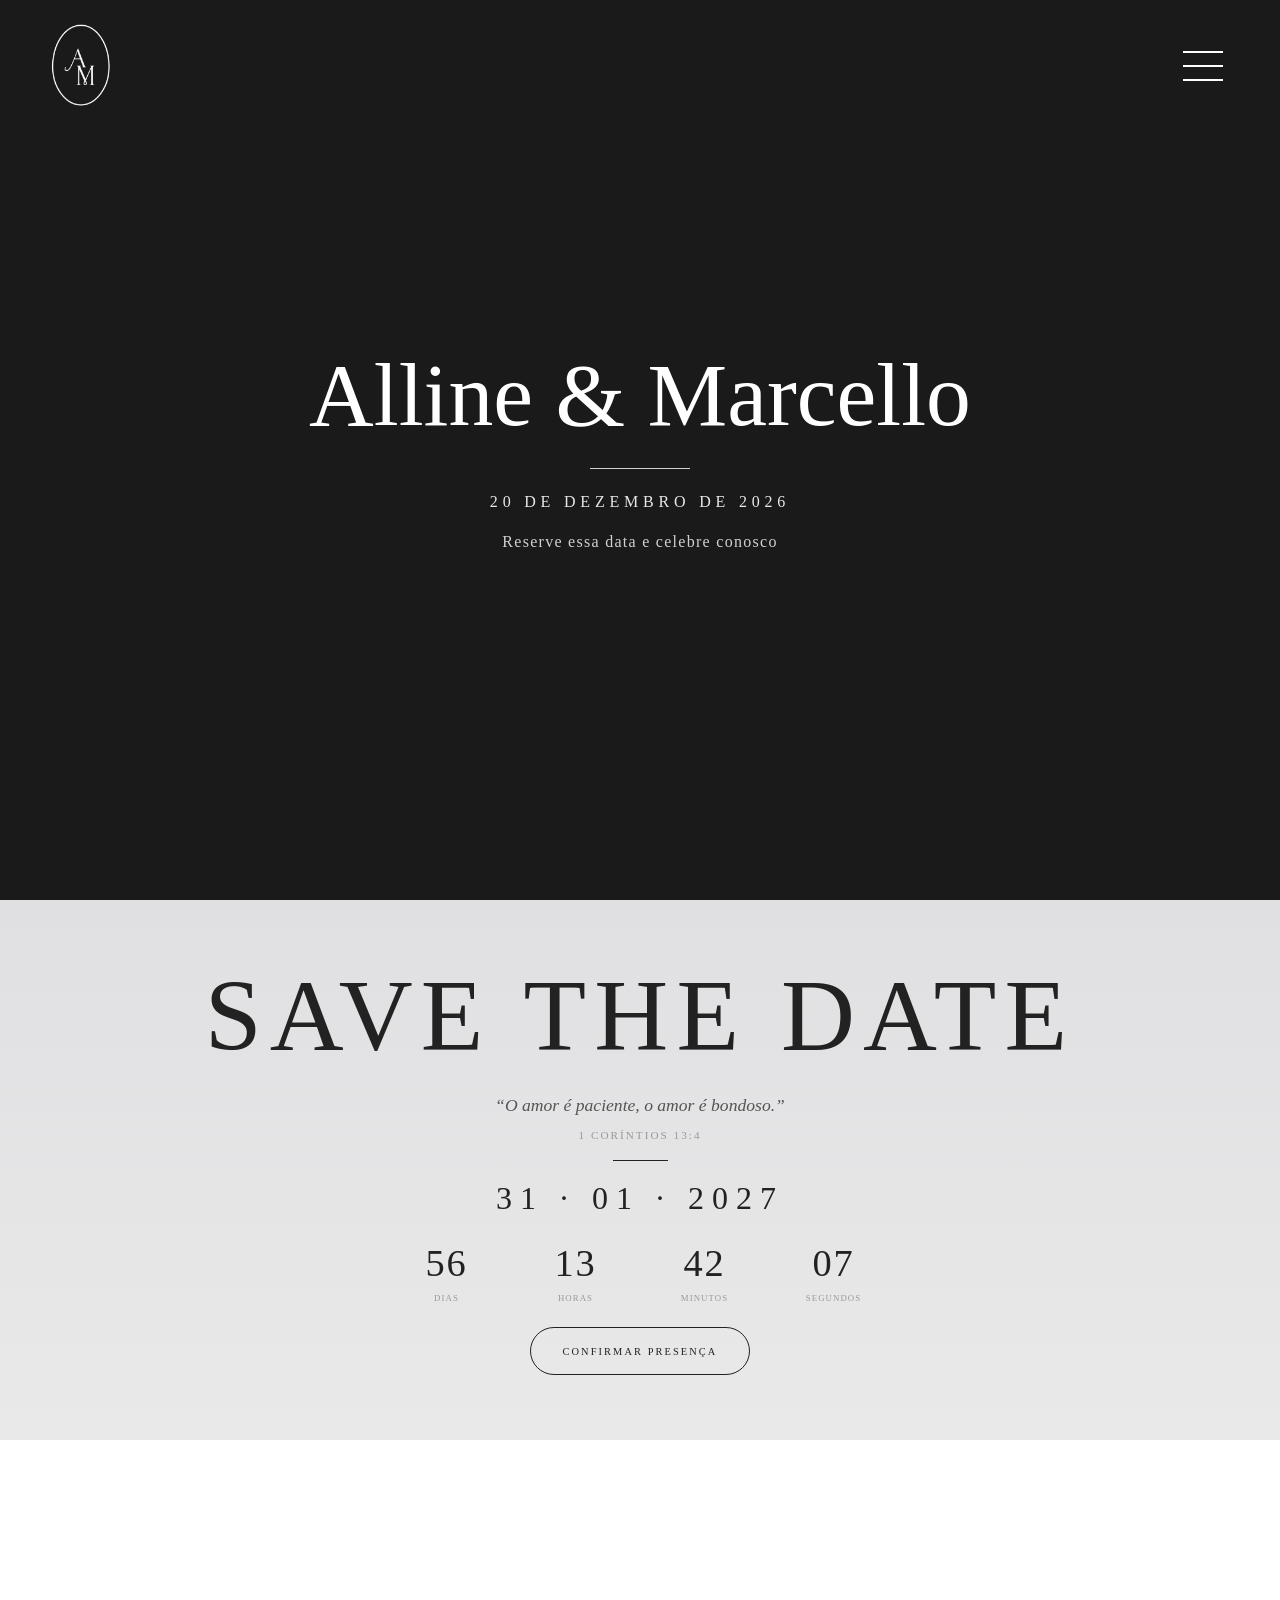
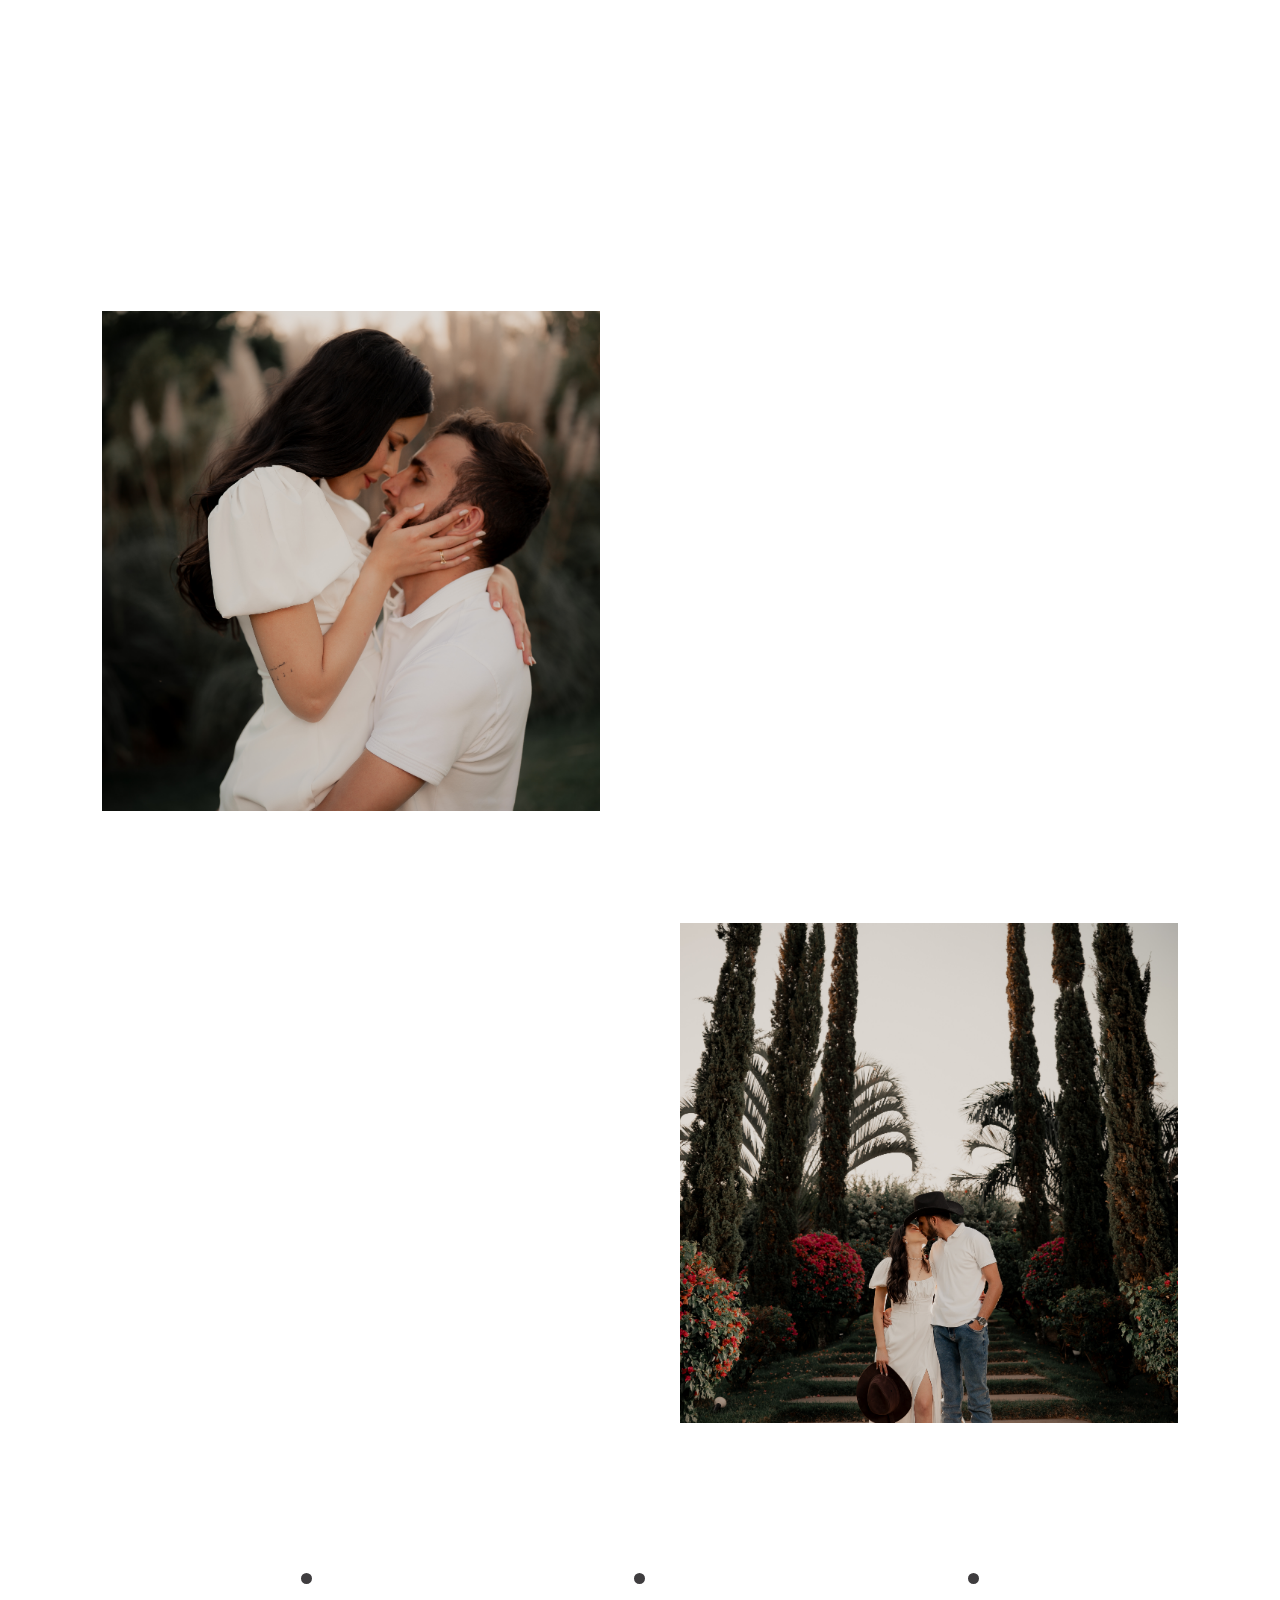
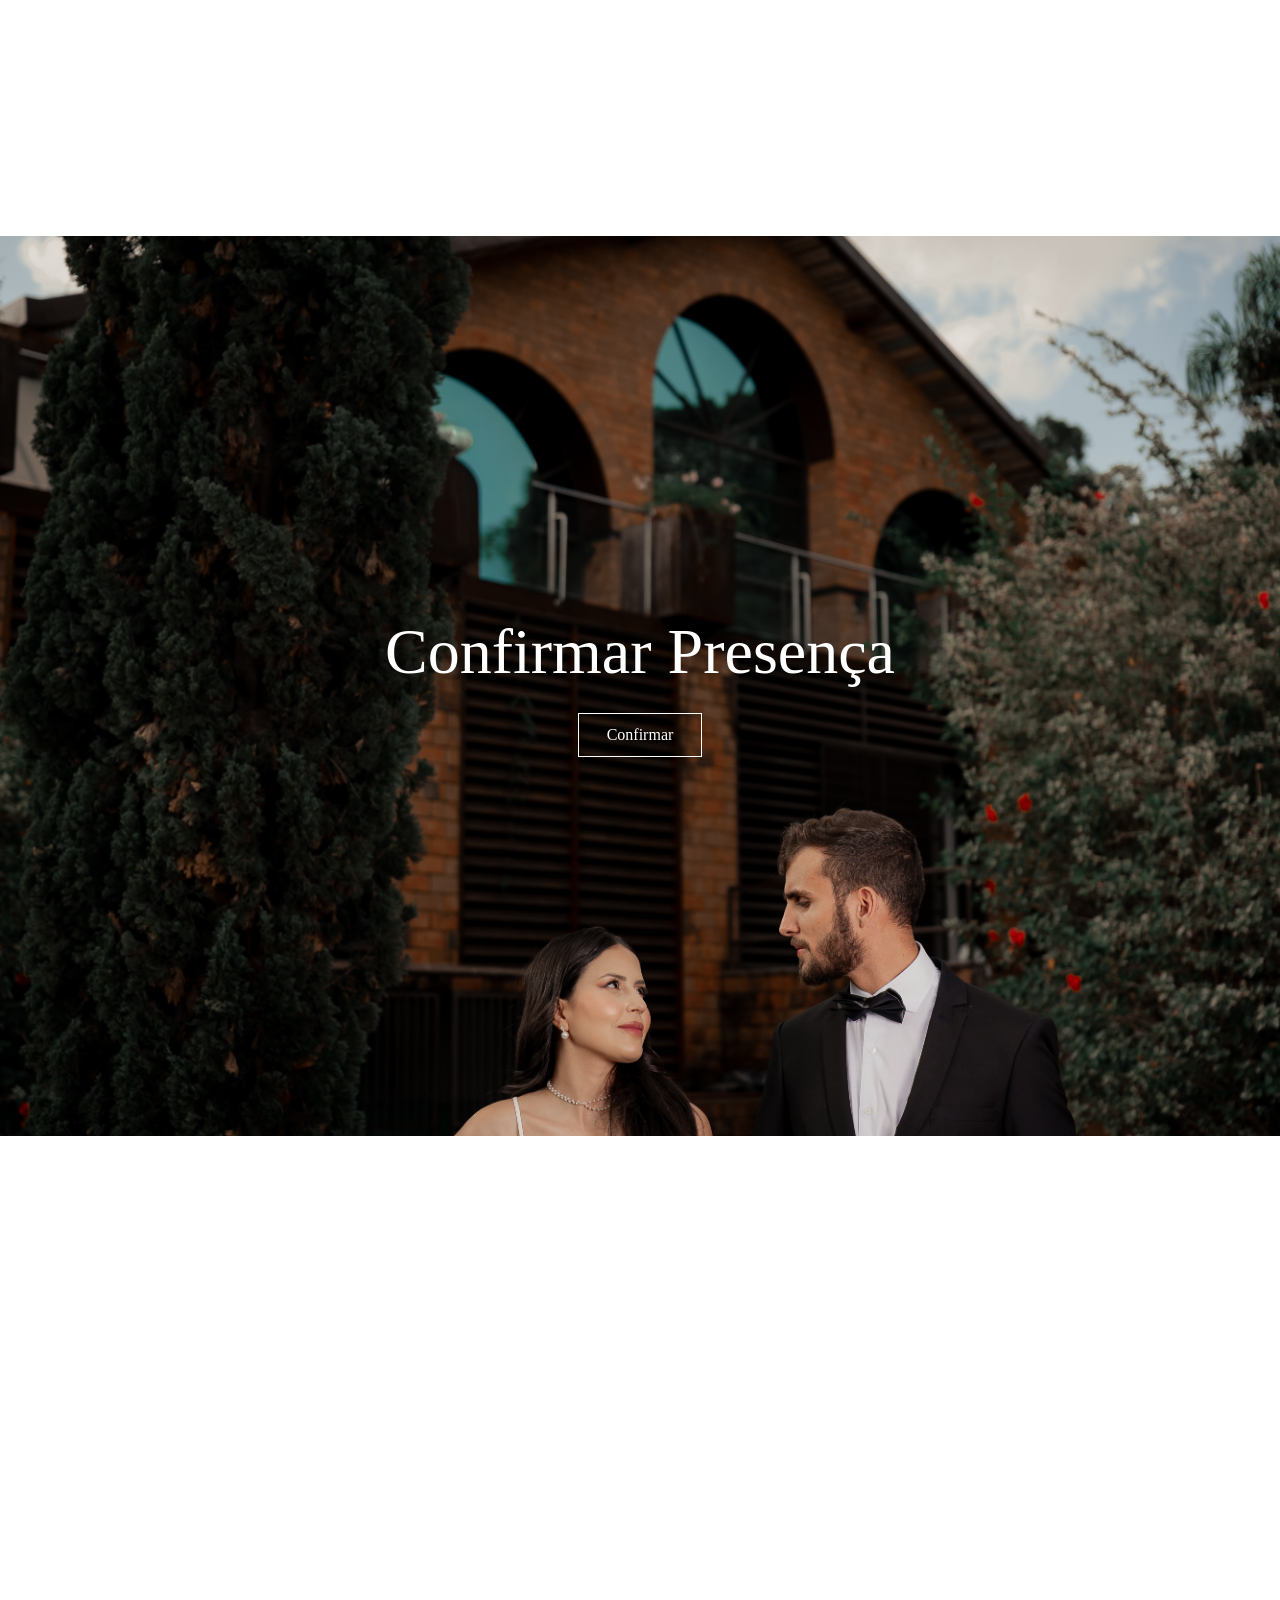
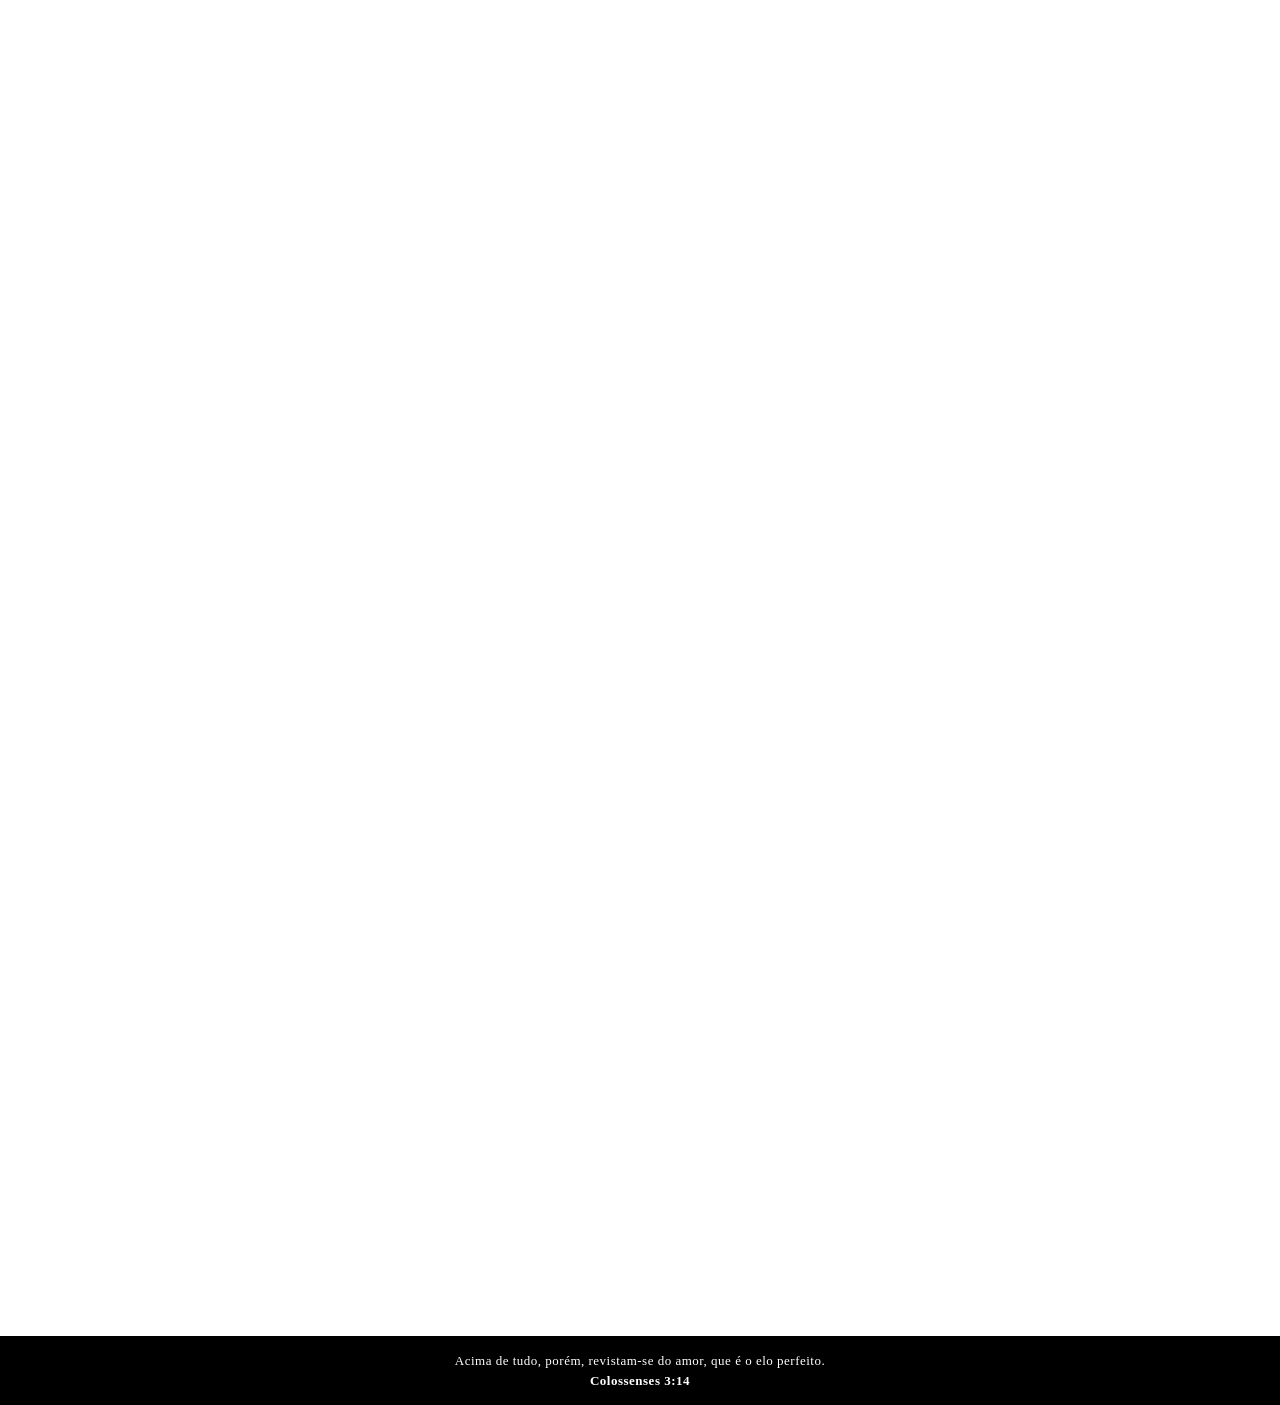
==== commit 135d1851: "Enhance background video functionality and styling for better compatibility on mobile devices. Added" ====
--- a/index.html
+++ b/index.html
@@ -16,7 +16,21 @@
 
     <div class="background">
 
-        <video class="background-video" autoplay muted loop playsinline preload="auto" webkit-playsinline>
+        <video
+            class="background-video"
+            autoplay
+            muted
+            defaultMuted
+            loop
+            playsinline
+            webkit-playsinline="true"
+            x5-playsinline="true"
+            x5-video-player-type="h5"
+            preload="auto"
+            disablePictureInPicture
+            disableRemotePlayback
+            controlsList="nodownload nofullscreen noremoteplayback"
+        >
             <source src="img/fundo.mp4" type="video/mp4">
         </video>
     </div>
@@ -306,14 +320,34 @@
 
         updateHorizontalScroll();
 
-        // Garante autoplay do vídeo de fundo
+        // Autoplay no iPhone/Safari: muted + playsInline obrigatórios
         const bgVideo = document.querySelector('.background-video');
         if (bgVideo) {
+            bgVideo.defaultMuted = true;
             bgVideo.muted = true;
-            const tryPlay = () => bgVideo.play().catch(() => {});
+            bgVideo.playsInline = true;
+            bgVideo.setAttribute('muted', '');
+            bgVideo.setAttribute('playsinline', '');
+            bgVideo.setAttribute('webkit-playsinline', 'true');
+            bgVideo.removeAttribute('controls');
+
+            const tryPlay = () => {
+                const p = bgVideo.play();
+                if (p && typeof p.catch === 'function') {
+                    p.catch(() => {});
+                }
+            };
+
             tryPlay();
-            document.addEventListener('click', tryPlay, { once: true });
-            document.addEventListener('touchstart', tryPlay, { once: true });
+            bgVideo.addEventListener('loadeddata', tryPlay);
+            bgVideo.addEventListener('canplay', tryPlay);
+            document.addEventListener('touchstart', tryPlay, { passive: true });
+            document.addEventListener('touchend', tryPlay, { passive: true });
+            document.addEventListener('click', tryPlay);
+            document.addEventListener('scroll', tryPlay, { passive: true, once: true });
+            document.addEventListener('visibilitychange', () => {
+                if (!document.hidden) tryPlay();
+            });
         }
 
     </script>
--- a/style.css
+++ b/style.css
@@ -41,6 +41,23 @@
     object-fit: cover;
     object-position: center center;
     display: block;
+    pointer-events: none;
+    /* Esconde o botão de play nativo do iPhone/Safari */
+    -webkit-appearance: none;
+}
+
+.background-video::-webkit-media-controls {
+    display: none !important;
+    -webkit-appearance: none;
+}
+
+.background-video::-webkit-media-controls-start-playback-button {
+    display: none !important;
+    -webkit-appearance: none;
+}
+
+.background-video::-webkit-media-controls-enclosure {
+    display: none !important;
 }
 
 
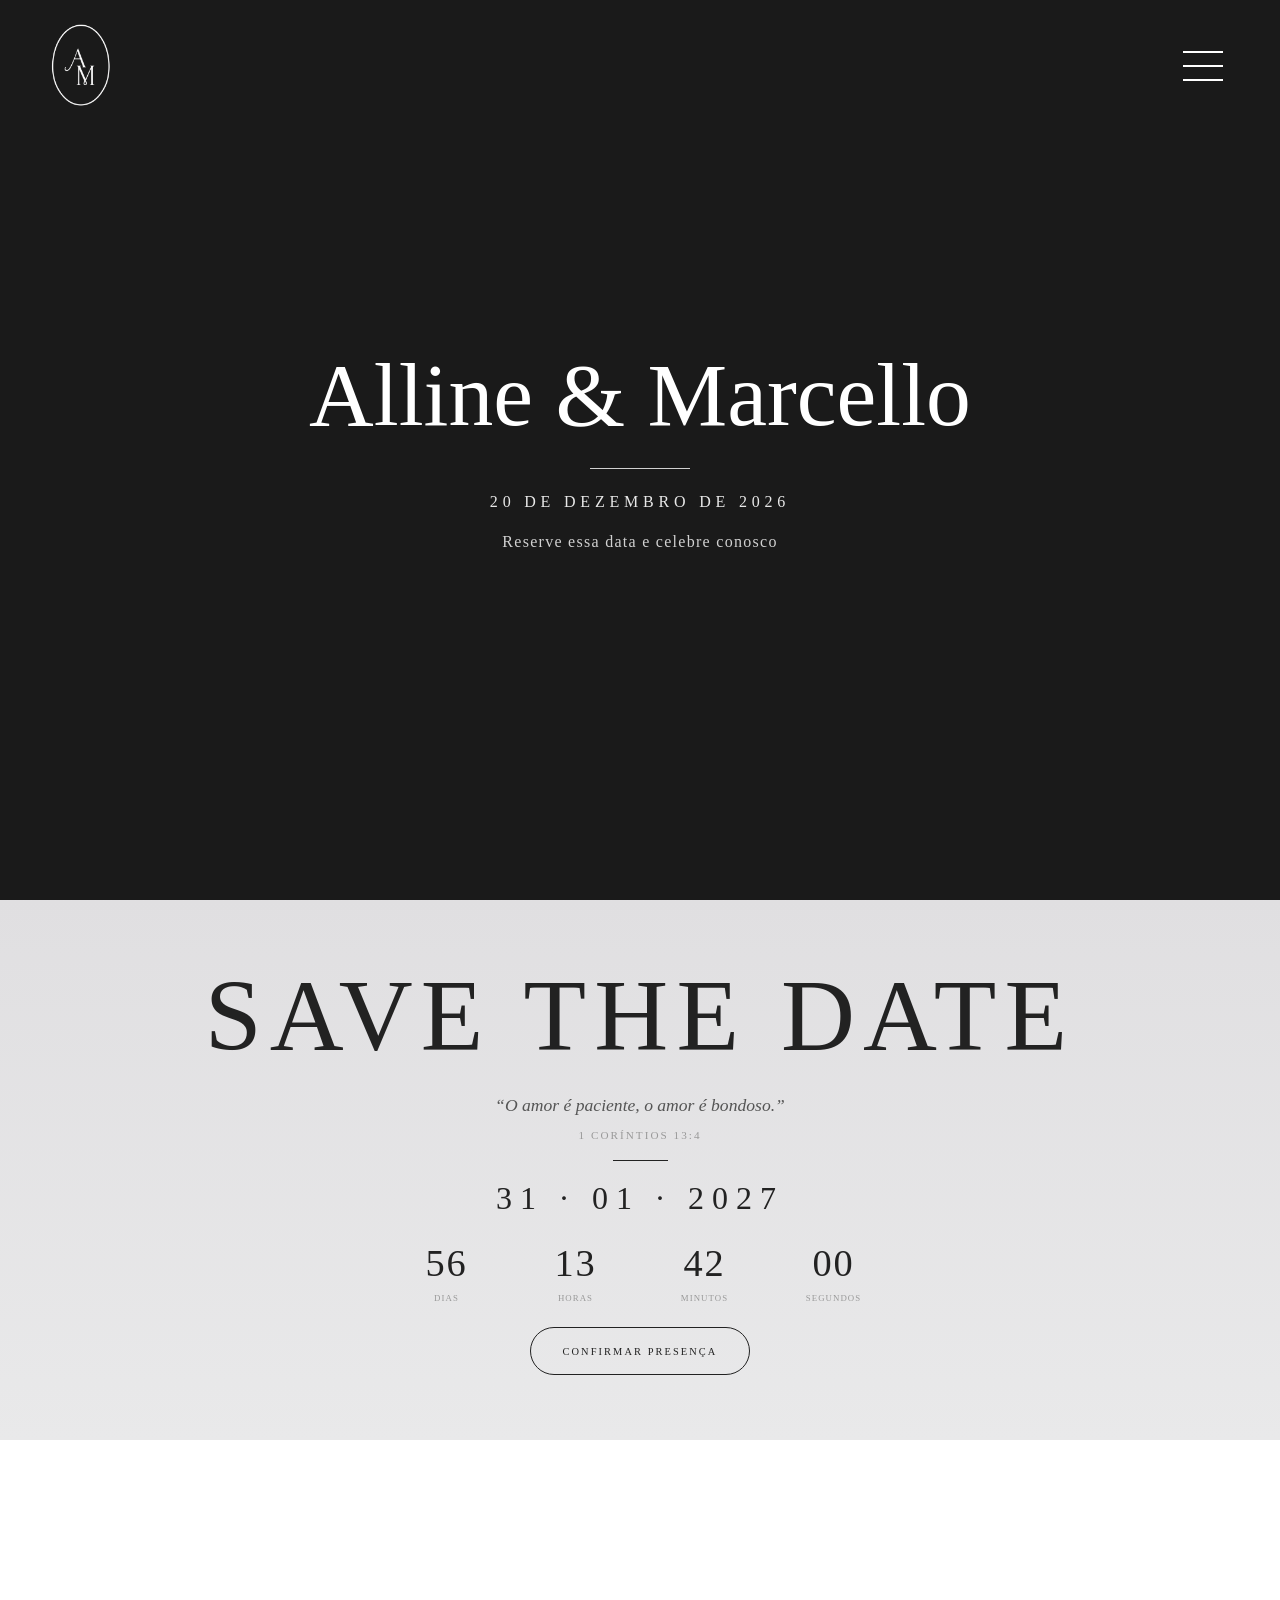
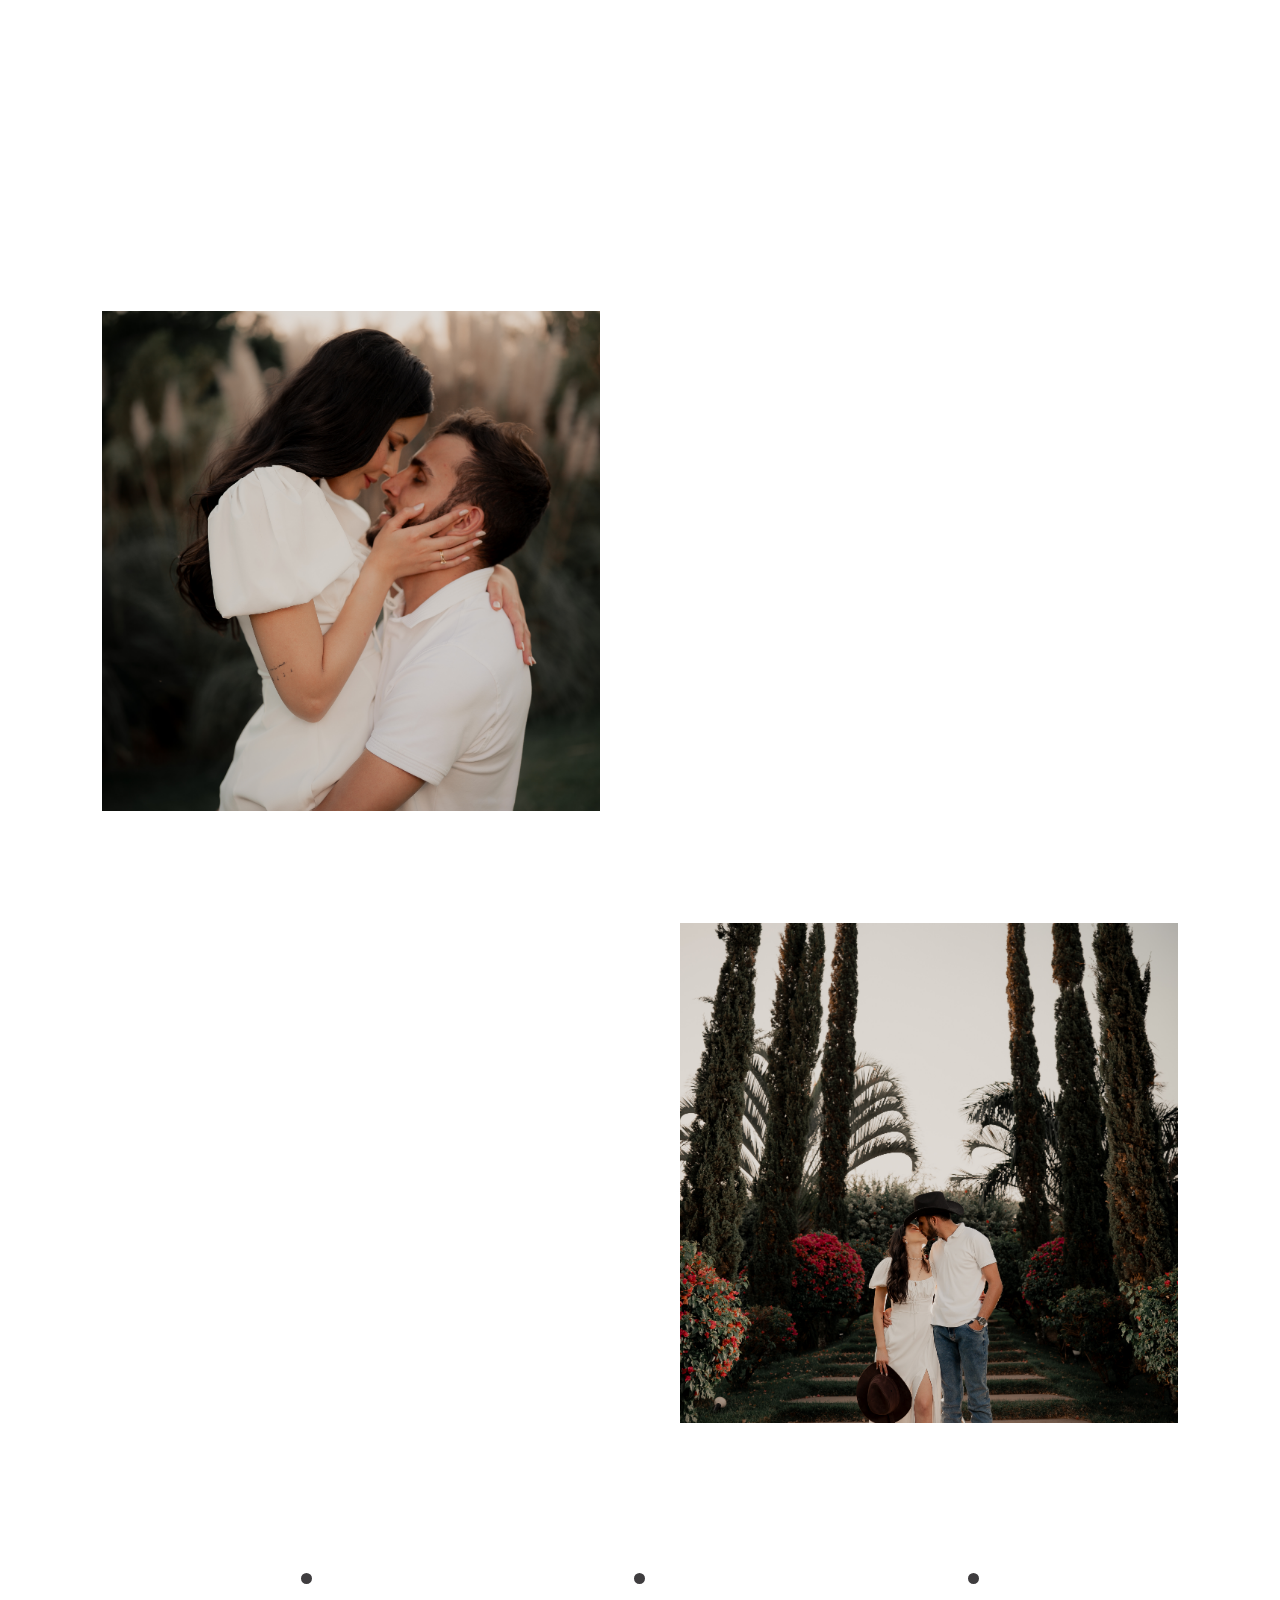
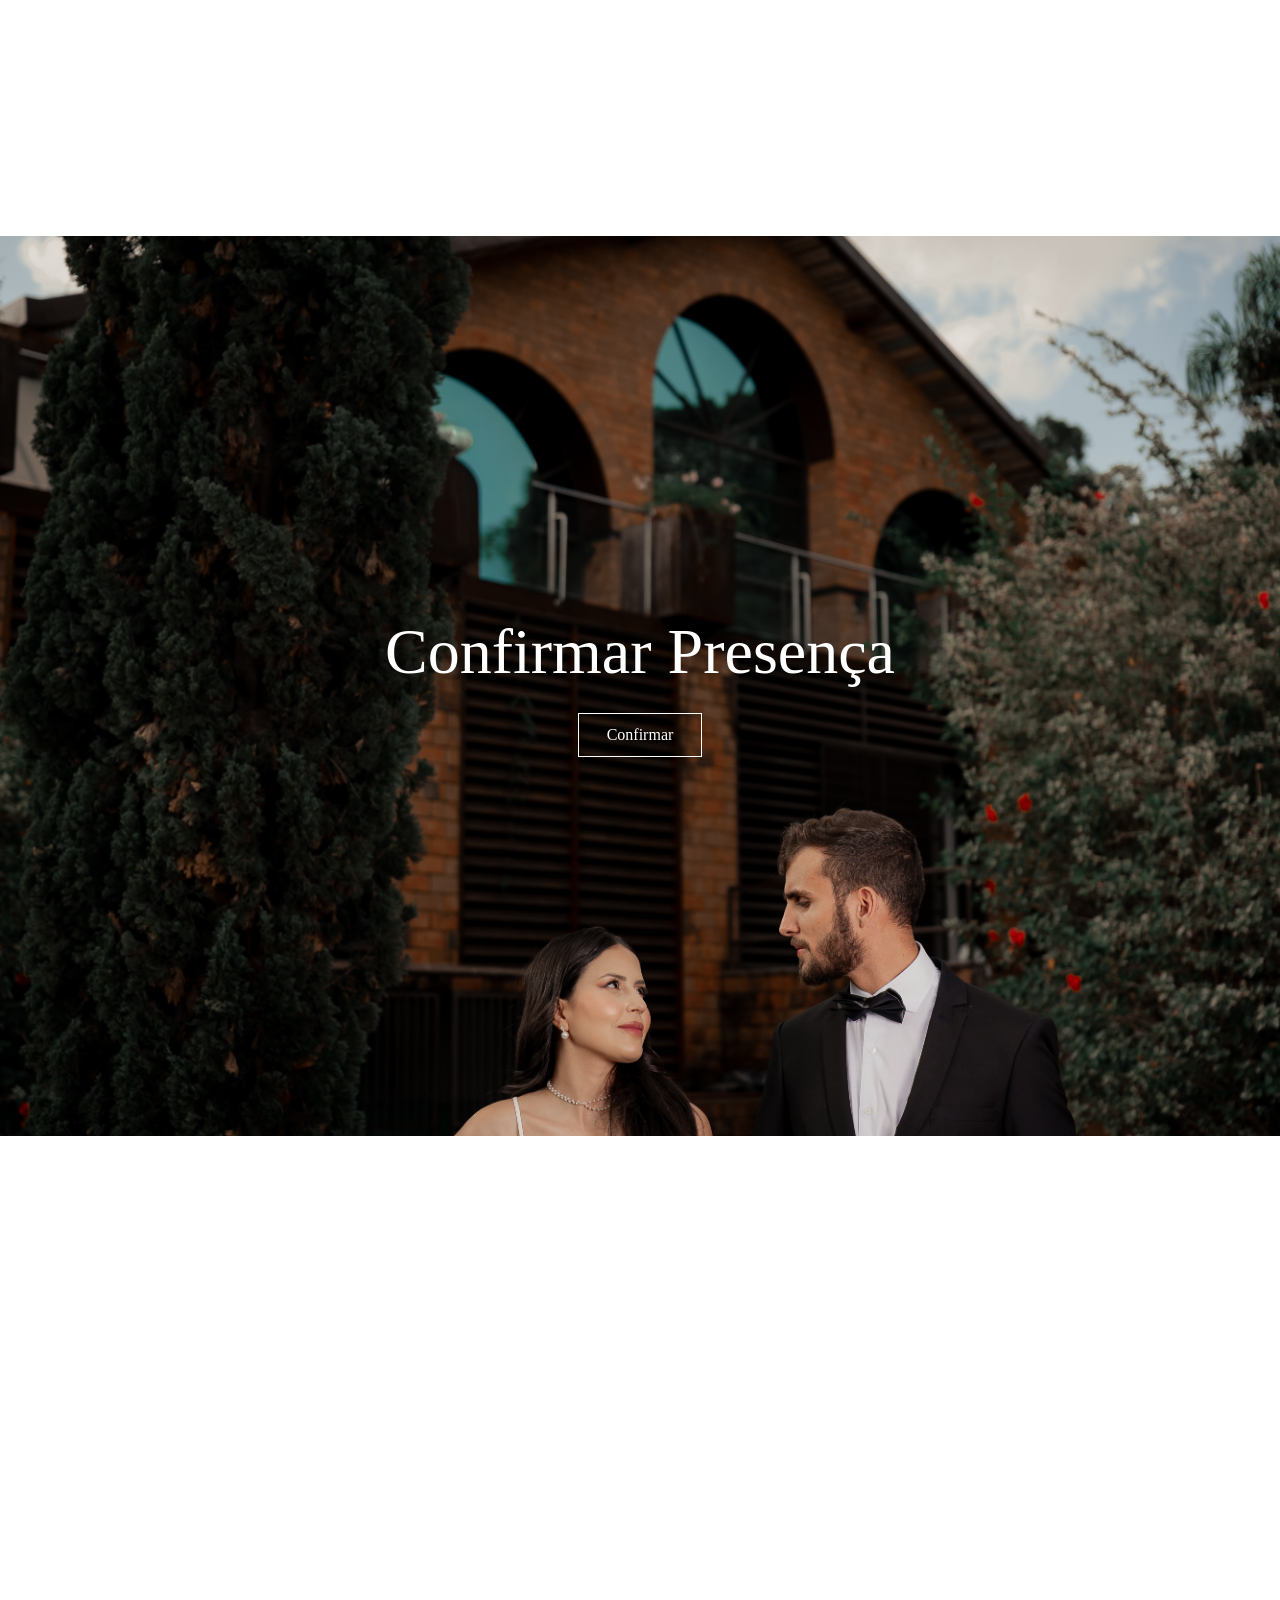
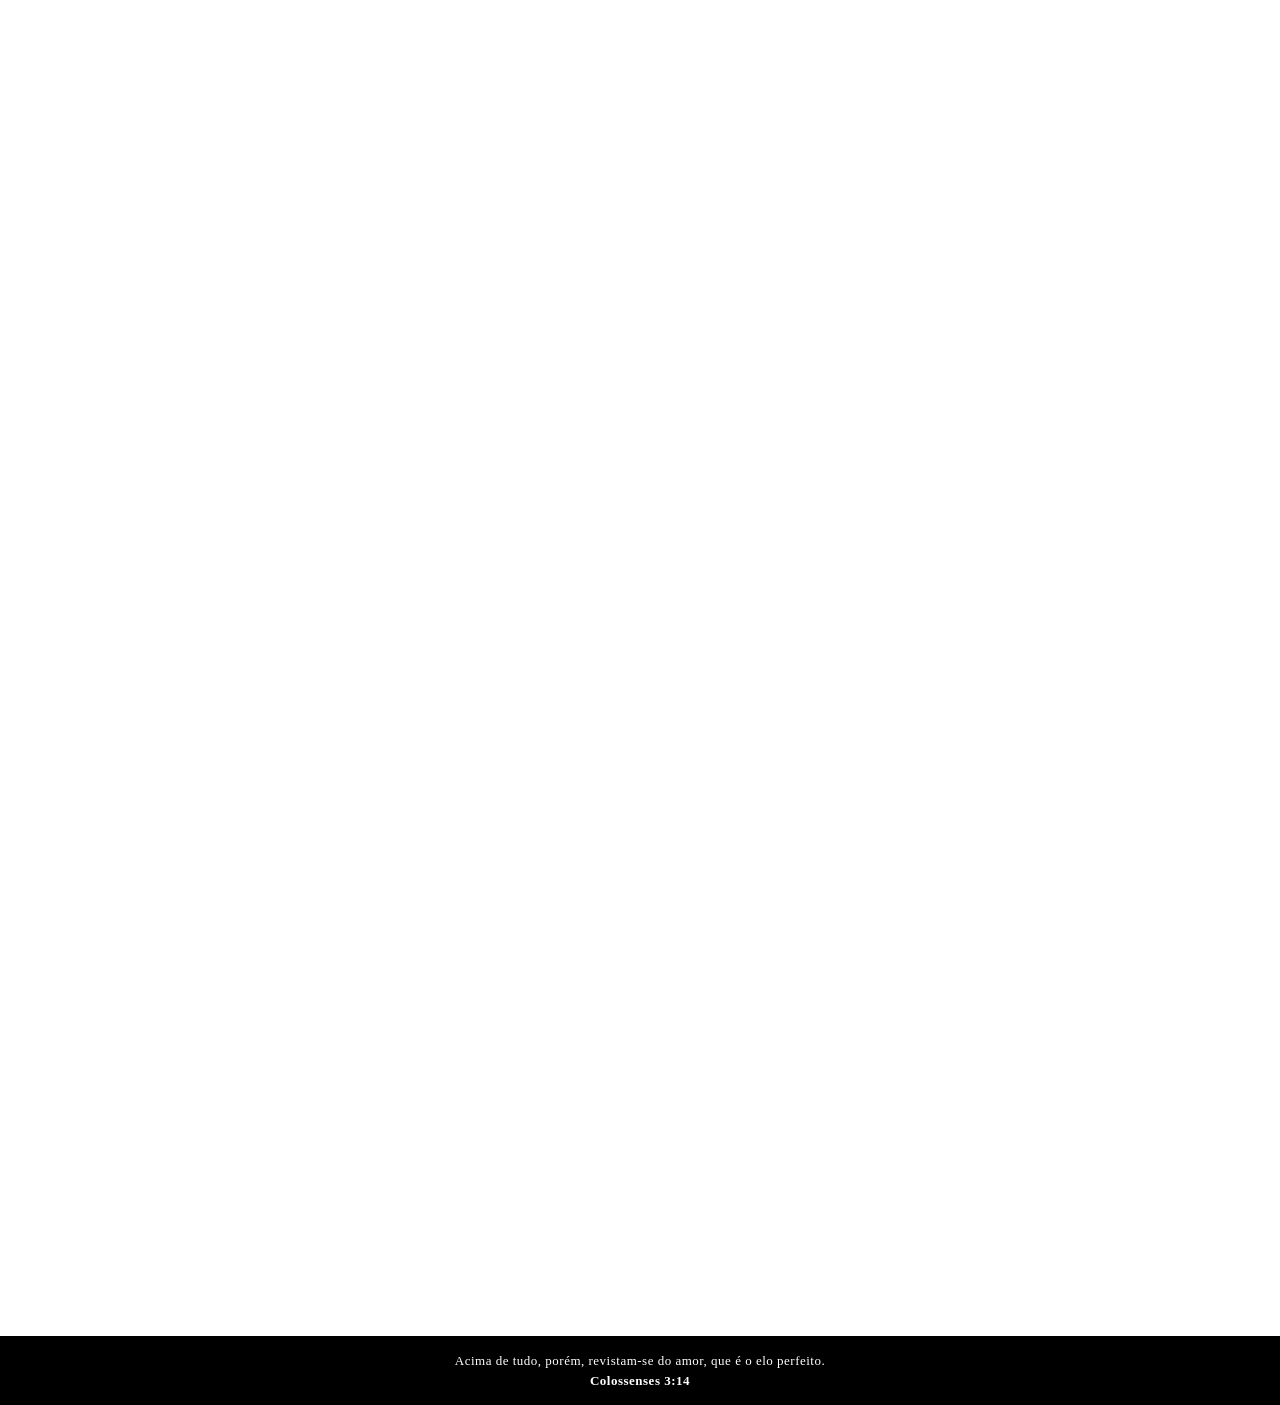
==== commit 1ddf6a8c: "Refactor HTML structure and improve styling across multiple pages. Updated confirmacao.html for bett" ====
--- a/index.html
+++ b/index.html
@@ -1,360 +1,360 @@
-<!DOCTYPE html>
-<html lang="pt-BR">
-
-<head>
-    <meta charset="UTF-8">
-    <meta name="viewport" content="width=device-width, initial-scale=1.0">
-    <link rel="stylesheet" href="style.css">
-    <link rel="preconnect" href="https://fonts.googleapis.com">
-    <link rel="preconnect" href="https://fonts.gstatic.com" crossorigin>
-    <link href="https://fonts.googleapis.com/css2?family=Monsieur+La+Doulaise&display=swap" rel="stylesheet">
-    <title>Alline e Marcello</title>
-
-</head>
-
-<body>
-
-    <div class="background">
-
-        <video
-            class="background-video"
-            autoplay
-            muted
-            defaultMuted
-            loop
-            playsinline
-            webkit-playsinline="true"
-            x5-playsinline="true"
-            x5-video-player-type="h5"
-            preload="auto"
-            disablePictureInPicture
-            disableRemotePlayback
-            controlsList="nodownload nofullscreen noremoteplayback"
-        >
-            <source src="img/fundo.mp4" type="video/mp4">
-        </video>
-    </div>
-
-
-
-    <nav class="navbar">
-        <div class="navbar-logo"><img src="img/LOGO AM.png" alt="Logo"></div>
-        <button class="menu-button" id="menuButton" aria-label="Abrir menu">
-            <span></span>
-            <span></span>
-            <span></span>
-        </button>
-    </nav>
-
-
-    <div class="menu-overlay" id="menuOverlay">
-        <nav class="menu-sections">
-            <a href="./index.html">Início</a>
-            <a href="./confirmacao.html">Confirme Presença</a>
-            <a href="/instrucoes/index.html">Dicas e instruções</a>
-            <a href="./presentes.html">Presentes</a>
-        </nav>
-    </div>
-    </div>
-    <section class="home">
-        <div class="home-content">
-            <h1>Alline & Marcello</h1>
-            <span class="home-line"></span>
-            <p>20 DE DEZEMBRO DE 2026</p>
-            <span class="home-phrase"> Reserve essa data e celebre conosco </span>
-        </div>
-
-    </section>
-    <section id="sobre" class="section-sobre">
-
-        <div class="save-date-content">
-
-            <h2>SAVE THE DATE</h2>
-
-            <p class="save-date-verse">
-                “O amor é paciente, o amor é bondoso.”
-            </p>
-
-            <span class="verse-reference">
-                1 Coríntios 13:4
-            </span>
-
-            <span class="save-date-line"></span>
-
-            <p class="wedding-date">
-                31 · 01 · 2027
-            </p>
-
-            <div class="countdown">
-                <div class="countdown-item">
-                    <span id="days">00</span>
-                    <small>DIAS</small>
-                </div>
-
-                <div class="countdown-item">
-                    <span id="hours">00</span>
-                    <small>HORAS</small>
-                </div>
-
-                <div class="countdown-item">
-                    <span id="minutes">00</span>
-                    <small>MINUTOS</small>
-                </div>
-
-                <div class="countdown-item">
-                    <span id="seconds">00</span>
-                    <small>SEGUNDOS</small>
-                </div>
-            </div>
-
-            <a href="./confirmacao.html" class="confirm-button">
-                CONFIRMAR PRESENÇA
-            </a>
-        </div>
-    </section>
-    <section class="tempo-de-deus">
-
-
-        <div class="tempo-header">
-            <h2>O TEMPO DE DEUS</h2>
-            <p>
-                Tudo acontece no tempo certo, no momento que Deus preparou.
-                E hoje podemos olhar para nossa história com gratidão,
-                sabendo que cada caminho nos trouxe até aqui.
-            </p>
-        </div>
-
-        <div class="tempo-bloco">
-            <div class="tempo-foto">
-                <img src="img/AM 1.jpeg" alt="Alline e Marcello">
-            </div>
-
-            <div class="tempo-texto">
-                <h3>Onde Tudo Começou</h3>
-                <p>
-                    Tudo começou em um 1º de janeiro, quando um olhar deu início a uma história que Deus já conhecia.
-                    Entre fases, aprendizados e amadurecimento, nosso amor cresceu e se fortaleceu.
-                </p>
-            </div>
-        </div>
-
-        <div class="tempo-bloco invertido">
-            <div class="tempo-foto">
-                <img src="img/AM 2.jpeg" alt="Alline e Marcello">
-            </div>
-
-            <div class="tempo-texto">
-                <h3>Um Futuro a Dois</h3>
-                <p>
-                    Hoje, temos a certeza de que queremos caminhar lado a lado, construir nossa família e viver os
-                    sonhos que Deus tem para nós. Assim, damos mais um passo rumo ao tão sonhado “sim”, diante
-                    d’Aquele que cruzou nos uniu em amor.
-                </p>
-            </div>
-        </div>
-
-
-
-        <div class="timeline">
-            <div class="timeline-item">
-                <span class="timeline-data">14.02.2024</span>
-                <span class="timeline-ponto"></span>
-                <h3>O primeiro encontro</h3>
-            </div>
-
-            <div class="timeline-item">
-                <span class="timeline-data">22.06.2025</span>
-                <span class="timeline-ponto"></span>
-                <h3>O pedido</h3>
-            </div>
-
-            <div class="timeline-item">
-                <span class="timeline-data">19.01.2027</span>
-                <span class="timeline-ponto"></span>
-                <h3>O nosso casamento</h3>
-            </div>
-        </div>
-    </section>
-
-    <section class="horizontal-section">
-        <div class="horizontal-sticky">
-            <div class="horizontal-track">
-
-                <article class="horizontal-panel panel-1">
-                    <a class="panel-content" href="./confirmacao.html">
-                        <h2>Confirmar Presença</h2>
-                        <span class="panel-button">Confirmar</span>
-                    </a>
-                </article>
-
-                <article class="horizontal-panel panel-2">
-                    <a class="panel-content" href="/instrucoes/index.html">
-                        <h2>Dicas e Instruções</h2>
-                        <span class="panel-button">Ver dicas</span>
-                    </a>
-                </article>
-
-                <article class="horizontal-panel panel-3">
-                    <a class="panel-content" href="./presentes.html">
-                        <h2>Escolha um Presente</h2>
-                        <span class="panel-button">Ver Presentes</span>
-                    </a>
-                </article>
-
-            </div>
-        </div>
-    </section>
-
-
-
-    <script>
-
-        const menuButton = document.getElementById("menuButton");
-        const menuOverlay = document.getElementById("menuOverlay");
-
-        menuButton.addEventListener("click", () => {
-
-            menuButton.classList.toggle("active");
-            menuOverlay.classList.toggle("active");
-
-        });
-
-
-
-
-        const weddingDate = new Date("2027-01-31T16:00:00-03:00").getTime();
-
-        function updateCountdown() {
-
-            const now = new Date().getTime();
-
-            const distance = weddingDate - now;
-
-            if (distance <= 0) {
-                document.getElementById("days").textContent = "00";
-                document.getElementById("hours").textContent = "00";
-                document.getElementById("minutes").textContent = "00";
-                document.getElementById("seconds").textContent = "00";
-
-                return;
-            }
-
-            const days = Math.floor(
-                distance / (1000 * 60 * 60 * 24)
-            );
-
-            const hours = Math.floor(
-                (distance % (1000 * 60 * 60 * 24)) /
-                (1000 * 60 * 60)
-            );
-
-            const minutes = Math.floor(
-                (distance % (1000 * 60 * 60)) /
-                (1000 * 60)
-            );
-
-            const seconds = Math.floor(
-                (distance % (1000 * 60)) /
-                1000
-            );
-
-            document.getElementById("days").textContent =
-                String(days).padStart(2, "0");
-
-            document.getElementById("hours").textContent =
-                String(hours).padStart(2, "0");
-
-            document.getElementById("minutes").textContent =
-                String(minutes).padStart(2, "0");
-
-            document.getElementById("seconds").textContent =
-                String(seconds).padStart(2, "0");
-        }
-
-        updateCountdown();
-
-        setInterval(updateCountdown, 1000);
-
-
-
-
-
-
-
-
-
-
-
-
-
-        const horizontalSection = document.querySelector(".horizontal-section");
-        const horizontalTrack = document.querySelector(".horizontal-track");
-
-        function updateHorizontalScroll() {
-            const sectionTop =
-                horizontalSection.getBoundingClientRect().top + window.scrollY;
-
-            const scrollDistance =
-                horizontalSection.offsetHeight - window.innerHeight;
-
-            const progress = Math.max(
-                0,
-                Math.min(
-                    1,
-                    (window.scrollY - sectionTop) / scrollDistance
-                )
-            );
-
-            const horizontalDistance =
-                horizontalTrack.scrollWidth - window.innerWidth;
-
-            horizontalTrack.style.transform =
-                `translate3d(${-progress * horizontalDistance}px, 0, 0)`;
-        }
-
-        window.addEventListener("scroll", updateHorizontalScroll, {
-            passive: true
-        });
-
-        window.addEventListener("resize", updateHorizontalScroll);
-
-        updateHorizontalScroll();
-
-        // Autoplay no iPhone/Safari: muted + playsInline obrigatórios
-        const bgVideo = document.querySelector('.background-video');
-        if (bgVideo) {
-            bgVideo.defaultMuted = true;
-            bgVideo.muted = true;
-            bgVideo.playsInline = true;
-            bgVideo.setAttribute('muted', '');
-            bgVideo.setAttribute('playsinline', '');
-            bgVideo.setAttribute('webkit-playsinline', 'true');
-            bgVideo.removeAttribute('controls');
-
-            const tryPlay = () => {
-                const p = bgVideo.play();
-                if (p && typeof p.catch === 'function') {
-                    p.catch(() => {});
-                }
-            };
-
-            tryPlay();
-            bgVideo.addEventListener('loadeddata', tryPlay);
-            bgVideo.addEventListener('canplay', tryPlay);
-            document.addEventListener('touchstart', tryPlay, { passive: true });
-            document.addEventListener('touchend', tryPlay, { passive: true });
-            document.addEventListener('click', tryPlay);
-            document.addEventListener('scroll', tryPlay, { passive: true, once: true });
-            document.addEventListener('visibilitychange', () => {
-                if (!document.hidden) tryPlay();
-            });
-        }
-
-    </script>
-    <footer class="rodape">
-        <p>Acima de tudo, porém, revistam-se do amor, que é o elo perfeito. <br> <strong>Colossenses 3:14</strong></p>
-    </footer>
-</body>
-
-
+<!DOCTYPE html>
+<html lang="pt-BR">
+
+<head>
+    <meta charset="UTF-8">
+    <meta name="viewport" content="width=device-width, initial-scale=1.0">
+    <link rel="stylesheet" href="style.css">
+    <link rel="preconnect" href="https://fonts.googleapis.com">
+    <link rel="preconnect" href="https://fonts.gstatic.com" crossorigin>
+    <link href="https://fonts.googleapis.com/css2?family=Monsieur+La+Doulaise&display=swap" rel="stylesheet">
+    <title>Alline e Marcello</title>
+
+</head>
+
+<body>
+
+    <div class="background">
+
+        <video
+            class="background-video"
+            autoplay
+            muted
+            defaultMuted
+            loop
+            playsinline
+            webkit-playsinline="true"
+            x5-playsinline="true"
+            x5-video-player-type="h5"
+            preload="auto"
+            disablePictureInPicture
+            disableRemotePlayback
+            controlsList="nodownload nofullscreen noremoteplayback"
+        >
+            <source src="img/fundo.mp4" type="video/mp4">
+        </video>
+    </div>
+
+
+
+    <nav class="navbar">
+        <div class="navbar-logo"><img src="img/LOGO AM.png" alt="Logo"></div>
+        <button class="menu-button" id="menuButton" aria-label="Abrir menu">
+            <span></span>
+            <span></span>
+            <span></span>
+        </button>
+    </nav>
+
+
+    <div class="menu-overlay" id="menuOverlay">
+        <nav class="menu-sections">
+            <a href="./index.html">Início</a>
+            <a href="./confirmacao.html">Confirme Presença</a>
+            <a href="/instrucoes/index.html">Dicas e instruções</a>
+            <a href="./presentes.html">Presentes</a>
+        </nav>
+    </div>
+    </div>
+    <section class="home">
+        <div class="home-content">
+            <h1>Alline & Marcello</h1>
+            <span class="home-line"></span>
+            <p>20 DE DEZEMBRO DE 2026</p>
+            <span class="home-phrase"> Reserve essa data e celebre conosco </span>
+        </div>
+
+    </section>
+    <section id="sobre" class="section-sobre">
+
+        <div class="save-date-content">
+
+            <h2>SAVE THE DATE</h2>
+
+            <p class="save-date-verse">
+                “O amor é paciente, o amor é bondoso.”
+            </p>
+
+            <span class="verse-reference">
+                1 Coríntios 13:4
+            </span>
+
+            <span class="save-date-line"></span>
+
+            <p class="wedding-date">
+                31 · 01 · 2027
+            </p>
+
+            <div class="countdown">
+                <div class="countdown-item">
+                    <span id="days">00</span>
+                    <small>DIAS</small>
+                </div>
+
+                <div class="countdown-item">
+                    <span id="hours">00</span>
+                    <small>HORAS</small>
+                </div>
+
+                <div class="countdown-item">
+                    <span id="minutes">00</span>
+                    <small>MINUTOS</small>
+                </div>
+
+                <div class="countdown-item">
+                    <span id="seconds">00</span>
+                    <small>SEGUNDOS</small>
+                </div>
+            </div>
+
+            <a href="./confirmacao.html" class="confirm-button">
+                CONFIRMAR PRESENÇA
+            </a>
+        </div>
+    </section>
+    <section class="tempo-de-deus">
+
+
+        <div class="tempo-header">
+            <h2>O TEMPO DE DEUS</h2>
+            <p>
+                Tudo acontece no tempo certo, no momento que Deus preparou.
+                E hoje podemos olhar para nossa história com gratidão,
+                sabendo que cada caminho nos trouxe até aqui.
+            </p>
+        </div>
+
+        <div class="tempo-bloco">
+            <div class="tempo-foto">
+                <img src="img/AM 1.jpeg" alt="Alline e Marcello">
+            </div>
+
+            <div class="tempo-texto">
+                <h3>Onde Tudo Começou</h3>
+                <p>
+                    Tudo começou em um 1º de janeiro, quando um olhar deu início a uma história que Deus já conhecia.
+                    Entre fases, aprendizados e amadurecimento, nosso amor cresceu e se fortaleceu.
+                </p>
+            </div>
+        </div>
+
+        <div class="tempo-bloco invertido">
+            <div class="tempo-foto">
+                <img src="img/AM 2.jpeg" alt="Alline e Marcello">
+            </div>
+
+            <div class="tempo-texto">
+                <h3>Um Futuro a Dois</h3>
+                <p>
+                    Hoje, temos a certeza de que queremos caminhar lado a lado, construir nossa família e viver os
+                    sonhos que Deus tem para nós. Assim, damos mais um passo rumo ao tão sonhado “sim”, diante
+                    d’Aquele que cruzou nos uniu em amor.
+                </p>
+            </div>
+        </div>
+
+
+
+        <div class="timeline">
+            <div class="timeline-item">
+                <span class="timeline-data">14.02.2024</span>
+                <span class="timeline-ponto"></span>
+                <h3>O primeiro encontro</h3>
+            </div>
+
+            <div class="timeline-item">
+                <span class="timeline-data">22.06.2025</span>
+                <span class="timeline-ponto"></span>
+                <h3>O pedido</h3>
+            </div>
+
+            <div class="timeline-item">
+                <span class="timeline-data">19.01.2027</span>
+                <span class="timeline-ponto"></span>
+                <h3>O nosso casamento</h3>
+            </div>
+        </div>
+    </section>
+
+    <section class="horizontal-section">
+        <div class="horizontal-sticky">
+            <div class="horizontal-track">
+
+                <article class="horizontal-panel panel-1">
+                    <a class="panel-content" href="./confirmacao.html">
+                        <h2>Confirmar Presença</h2>
+                        <span class="panel-button">Confirmar</span>
+                    </a>
+                </article>
+
+                <article class="horizontal-panel panel-2">
+                    <a class="panel-content" href="/instrucoes/index.html">
+                        <h2>Dicas e Instruções</h2>
+                        <span class="panel-button">Ver dicas</span>
+                    </a>
+                </article>
+
+                <article class="horizontal-panel panel-3">
+                    <a class="panel-content" href="./presentes.html">
+                        <h2>Escolha um Presente</h2>
+                        <span class="panel-button">Ver Presentes</span>
+                    </a>
+                </article>
+
+            </div>
+        </div>
+    </section>
+
+
+
+    <script>
+
+        const menuButton = document.getElementById("menuButton");
+        const menuOverlay = document.getElementById("menuOverlay");
+
+        menuButton.addEventListener("click", () => {
+
+            menuButton.classList.toggle("active");
+            menuOverlay.classList.toggle("active");
+
+        });
+
+
+
+
+        const weddingDate = new Date("2027-01-31T16:00:00-03:00").getTime();
+
+        function updateCountdown() {
+
+            const now = new Date().getTime();
+
+            const distance = weddingDate - now;
+
+            if (distance <= 0) {
+                document.getElementById("days").textContent = "00";
+                document.getElementById("hours").textContent = "00";
+                document.getElementById("minutes").textContent = "00";
+                document.getElementById("seconds").textContent = "00";
+
+                return;
+            }
+
+            const days = Math.floor(
+                distance / (1000 * 60 * 60 * 24)
+            );
+
+            const hours = Math.floor(
+                (distance % (1000 * 60 * 60 * 24)) /
+                (1000 * 60 * 60)
+            );
+
+            const minutes = Math.floor(
+                (distance % (1000 * 60 * 60)) /
+                (1000 * 60)
+            );
+
+            const seconds = Math.floor(
+                (distance % (1000 * 60)) /
+                1000
+            );
+
+            document.getElementById("days").textContent =
+                String(days).padStart(2, "0");
+
+            document.getElementById("hours").textContent =
+                String(hours).padStart(2, "0");
+
+            document.getElementById("minutes").textContent =
+                String(minutes).padStart(2, "0");
+
+            document.getElementById("seconds").textContent =
+                String(seconds).padStart(2, "0");
+        }
+
+        updateCountdown();
+
+        setInterval(updateCountdown, 1000);
+
+
+
+
+
+
+
+
+
+
+
+
+
+        const horizontalSection = document.querySelector(".horizontal-section");
+        const horizontalTrack = document.querySelector(".horizontal-track");
+
+        function updateHorizontalScroll() {
+            const sectionTop =
+                horizontalSection.getBoundingClientRect().top + window.scrollY;
+
+            const scrollDistance =
+                horizontalSection.offsetHeight - window.innerHeight;
+
+            const progress = Math.max(
+                0,
+                Math.min(
+                    1,
+                    (window.scrollY - sectionTop) / scrollDistance
+                )
+            );
+
+            const horizontalDistance =
+                horizontalTrack.scrollWidth - window.innerWidth;
+
+            horizontalTrack.style.transform =
+                `translate3d(${-progress * horizontalDistance}px, 0, 0)`;
+        }
+
+        window.addEventListener("scroll", updateHorizontalScroll, {
+            passive: true
+        });
+
+        window.addEventListener("resize", updateHorizontalScroll);
+
+        updateHorizontalScroll();
+
+        // Autoplay no iPhone/Safari: muted + playsInline obrigatórios
+        const bgVideo = document.querySelector('.background-video');
+        if (bgVideo) {
+            bgVideo.defaultMuted = true;
+            bgVideo.muted = true;
+            bgVideo.playsInline = true;
+            bgVideo.setAttribute('muted', '');
+            bgVideo.setAttribute('playsinline', '');
+            bgVideo.setAttribute('webkit-playsinline', 'true');
+            bgVideo.removeAttribute('controls');
+
+            const tryPlay = () => {
+                const p = bgVideo.play();
+                if (p && typeof p.catch === 'function') {
+                    p.catch(() => {});
+                }
+            };
+
+            tryPlay();
+            bgVideo.addEventListener('loadeddata', tryPlay);
+            bgVideo.addEventListener('canplay', tryPlay);
+            document.addEventListener('touchstart', tryPlay, { passive: true });
+            document.addEventListener('touchend', tryPlay, { passive: true });
+            document.addEventListener('click', tryPlay);
+            document.addEventListener('scroll', tryPlay, { passive: true, once: true });
+            document.addEventListener('visibilitychange', () => {
+                if (!document.hidden) tryPlay();
+            });
+        }
+
+    </script>
+    <footer class="rodape">
+        <p>Acima de tudo, porém, revistam-se do amor, que é o elo perfeito. <br> <strong>Colossenses 3:14</strong></p>
+    </footer>
+</body>
+
+
 </html>
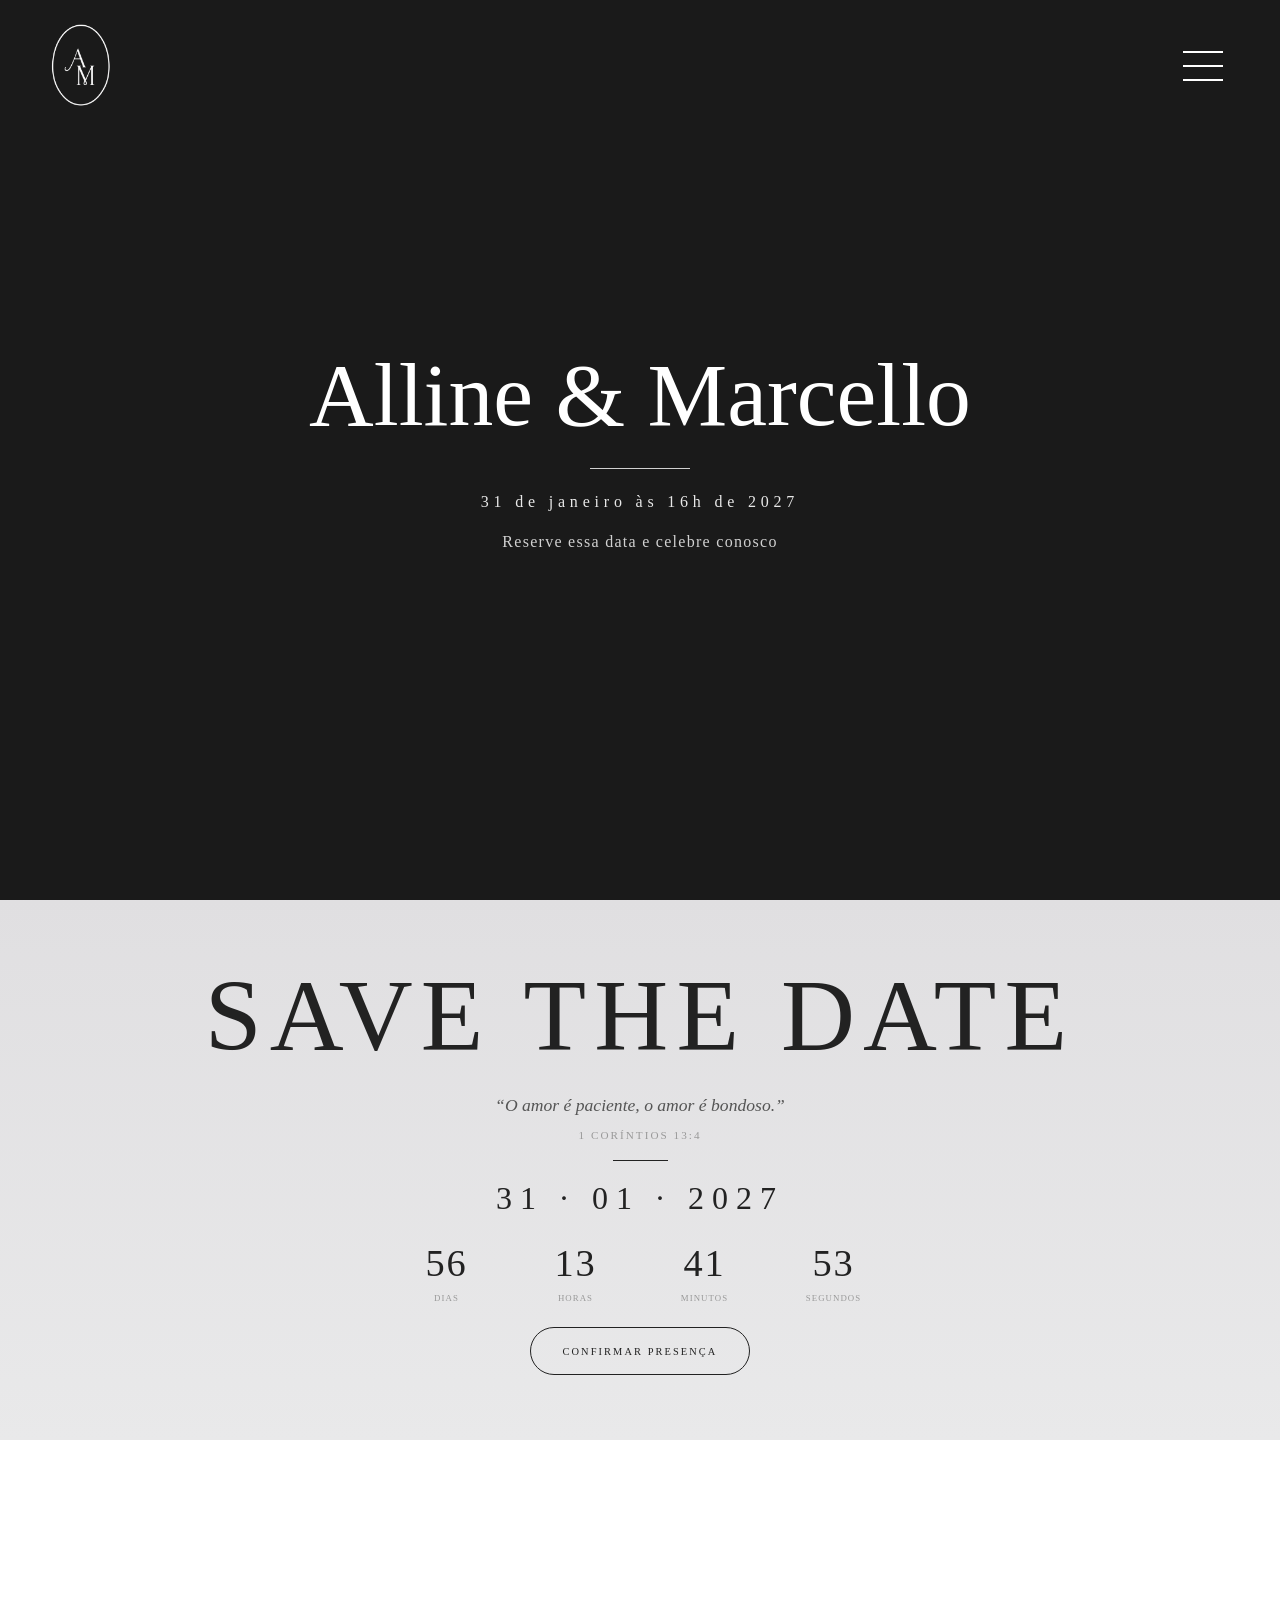
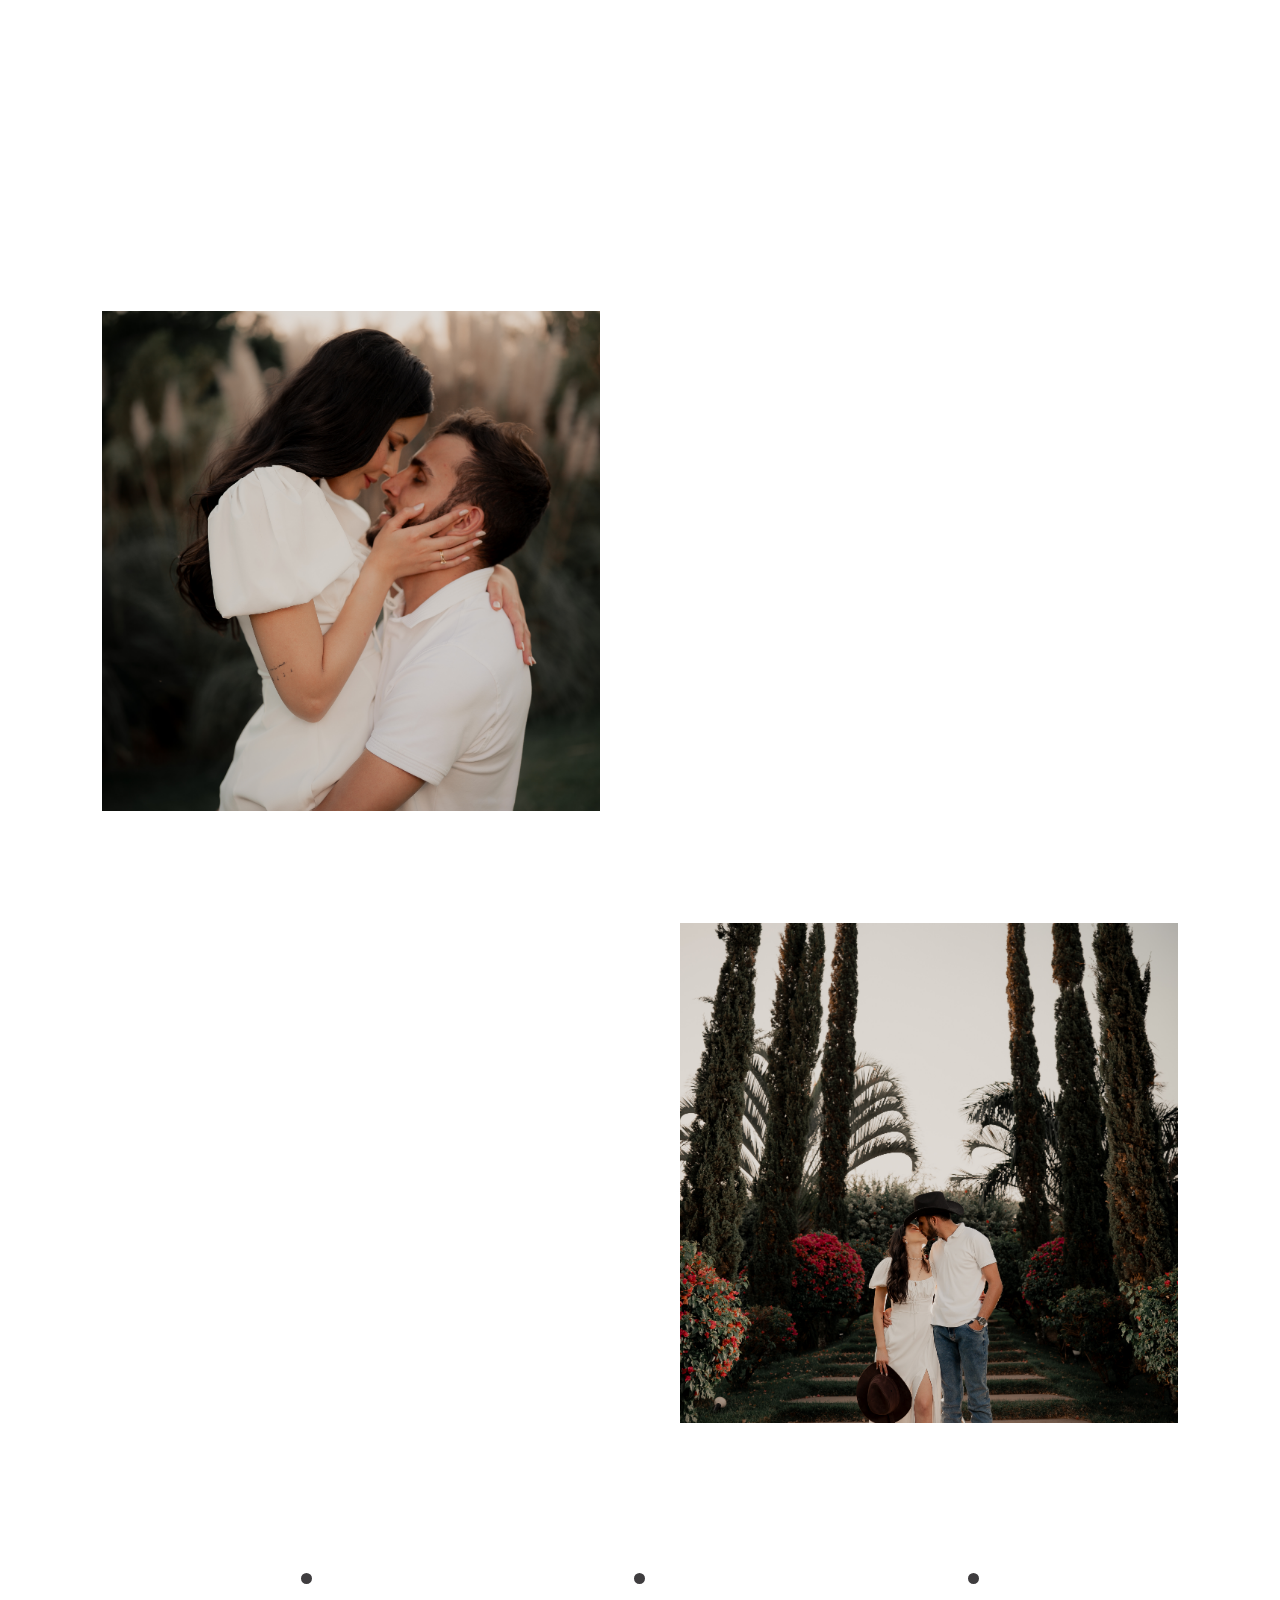
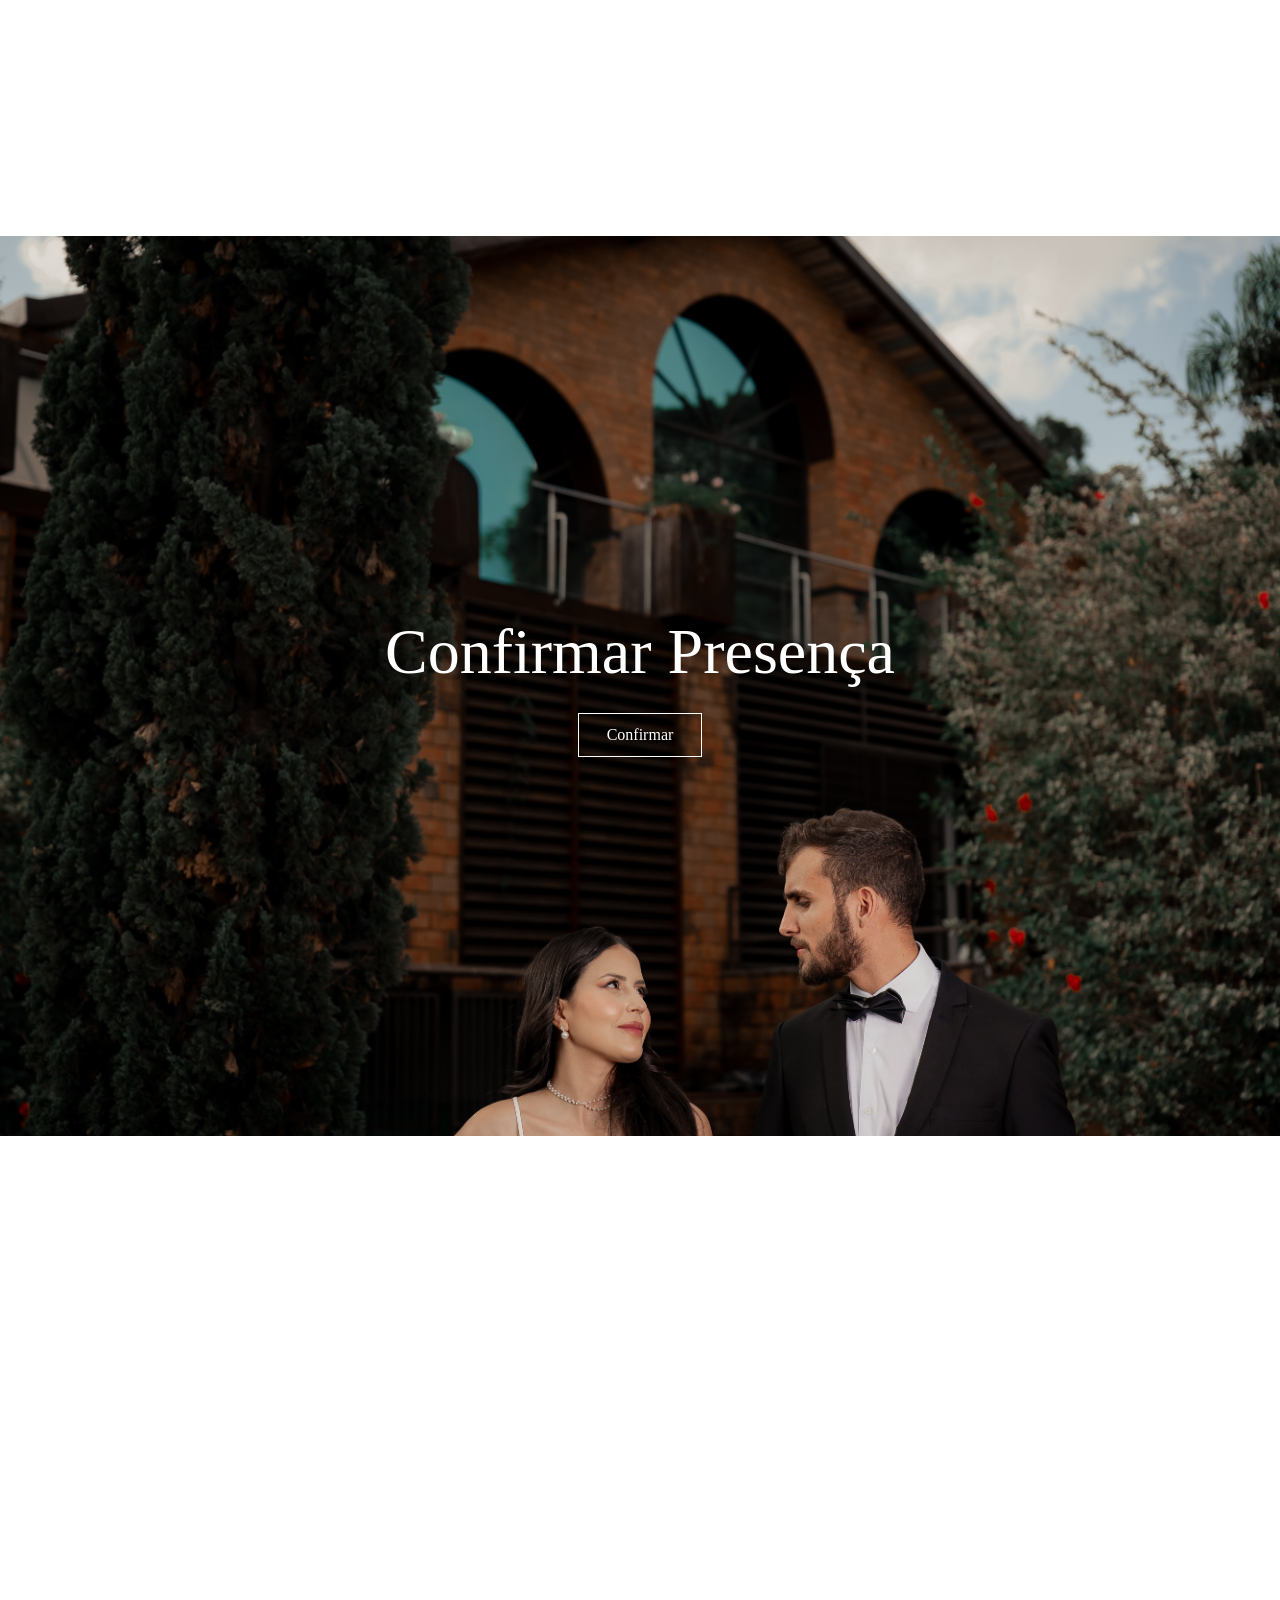
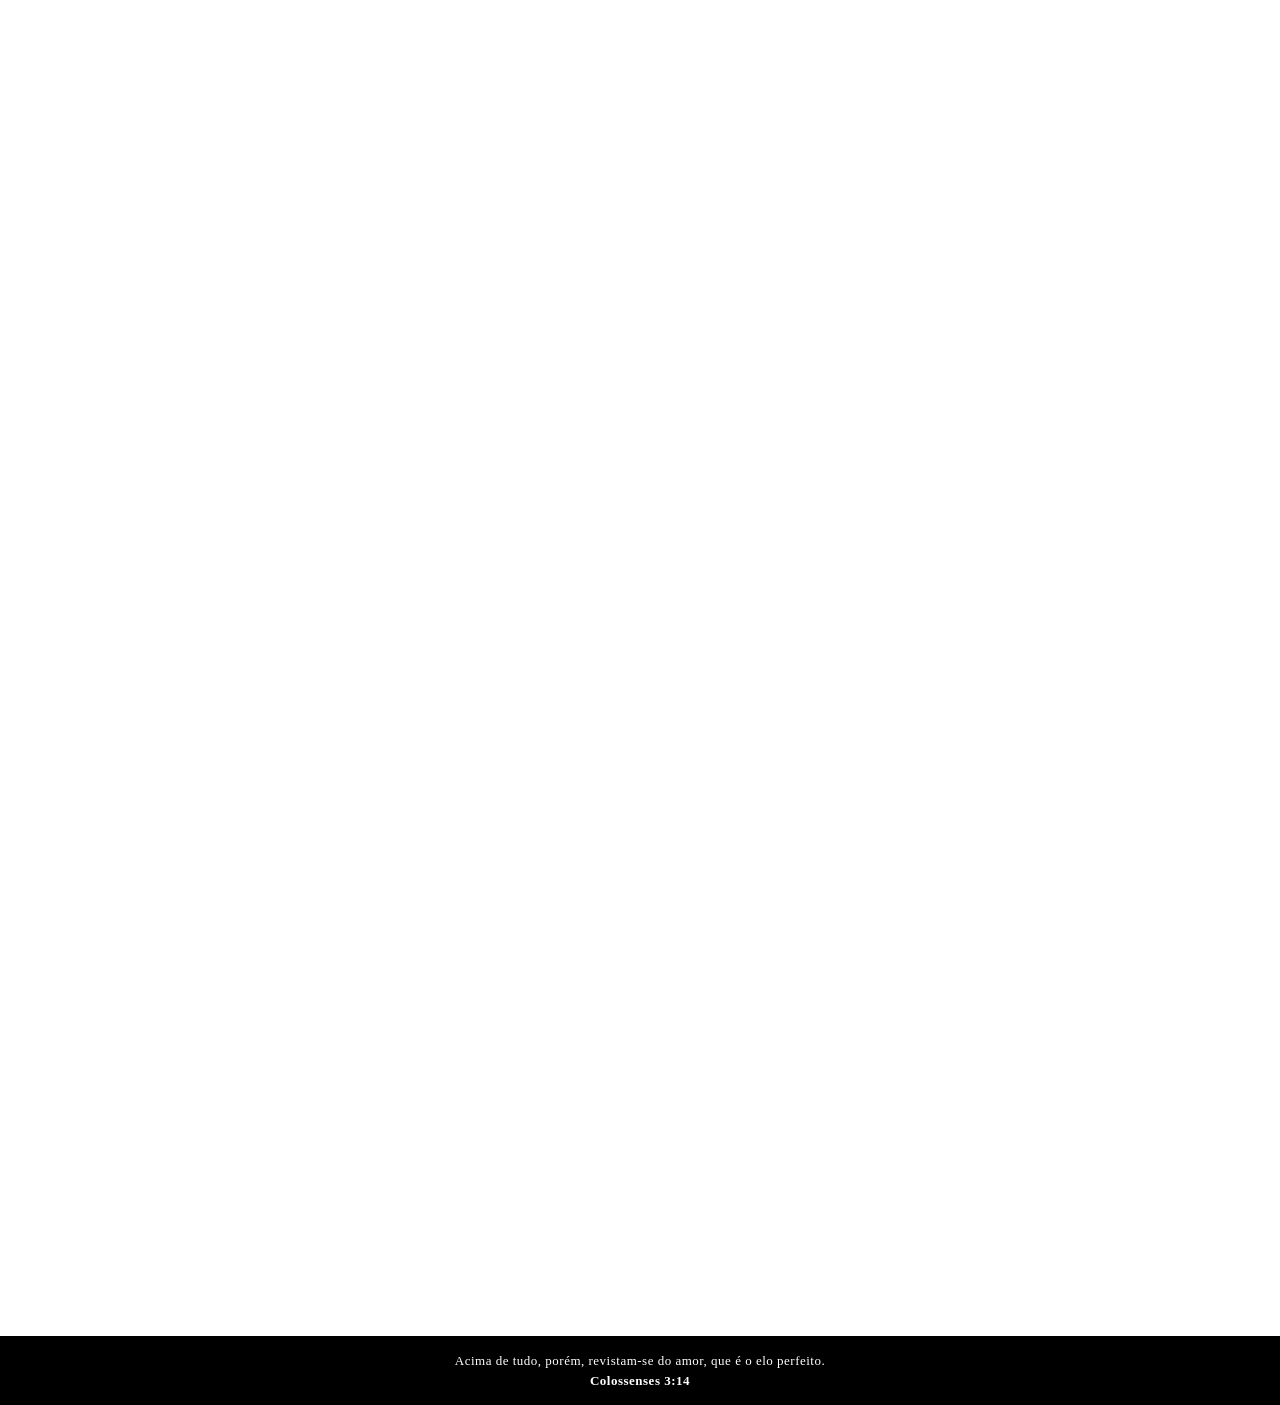
==== commit ab64a845: "Update event date in index.html and add event date section in instrucoes/index.html for clarity." ====
--- a/index.html
+++ b/index.html
@@ -60,7 +60,7 @@
         <div class="home-content">
             <h1>Alline & Marcello</h1>
             <span class="home-line"></span>
-            <p>20 DE DEZEMBRO DE 2026</p>
+            <p>31 de janeiro às 16h de 2027</p>
             <span class="home-phrase"> Reserve essa data e celebre conosco </span>
         </div>
 
